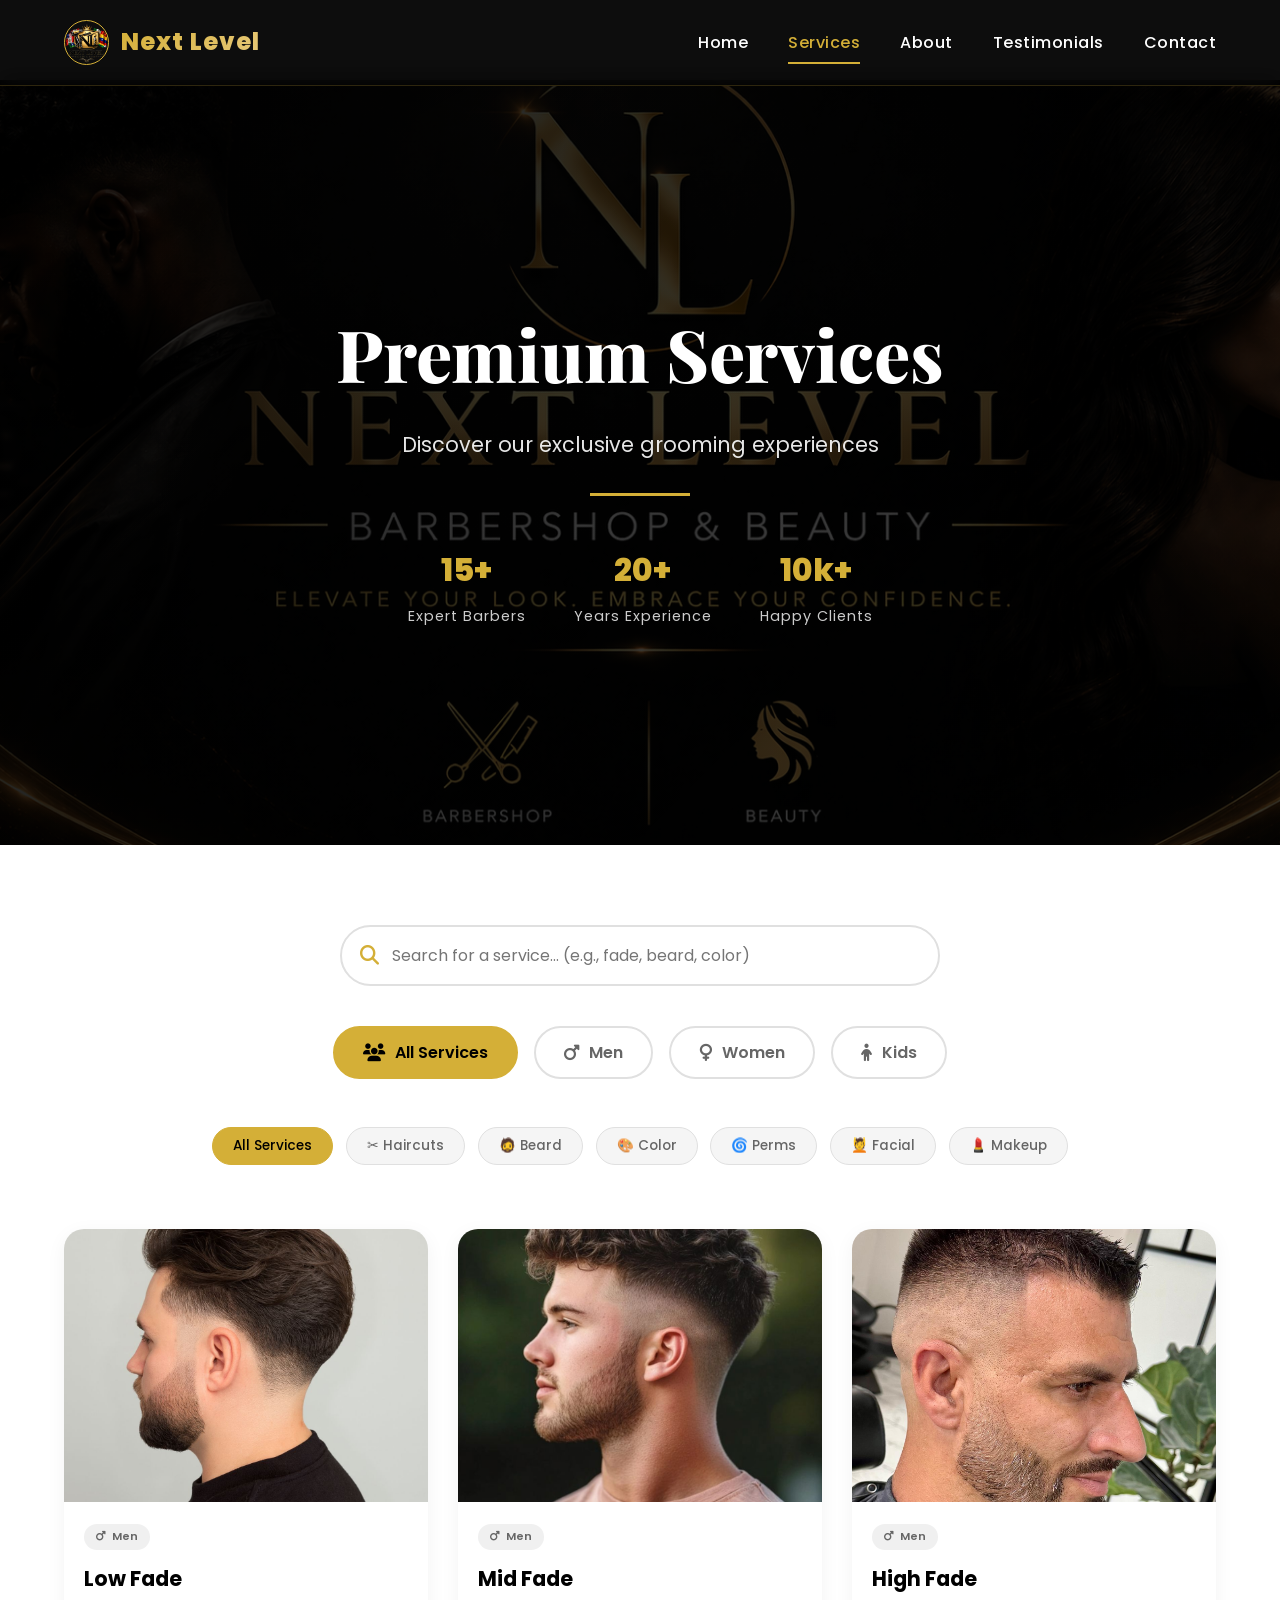
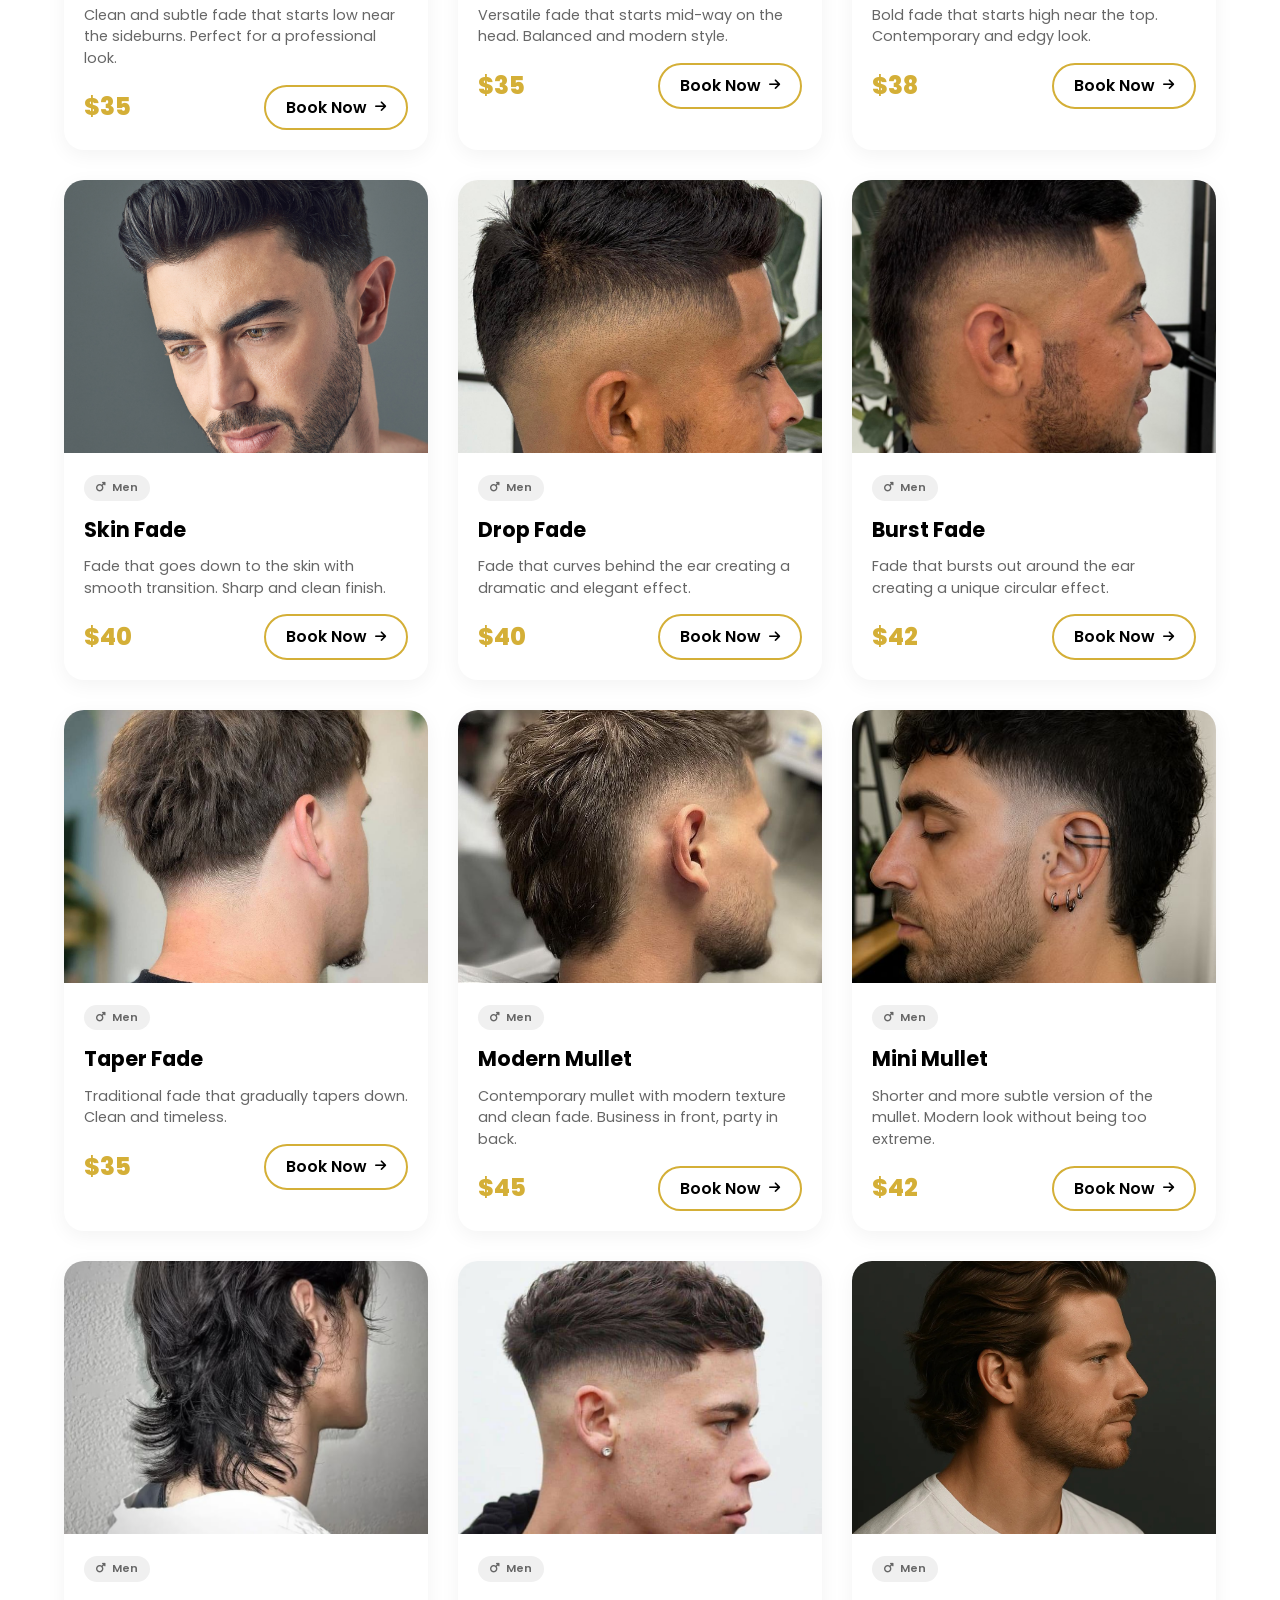
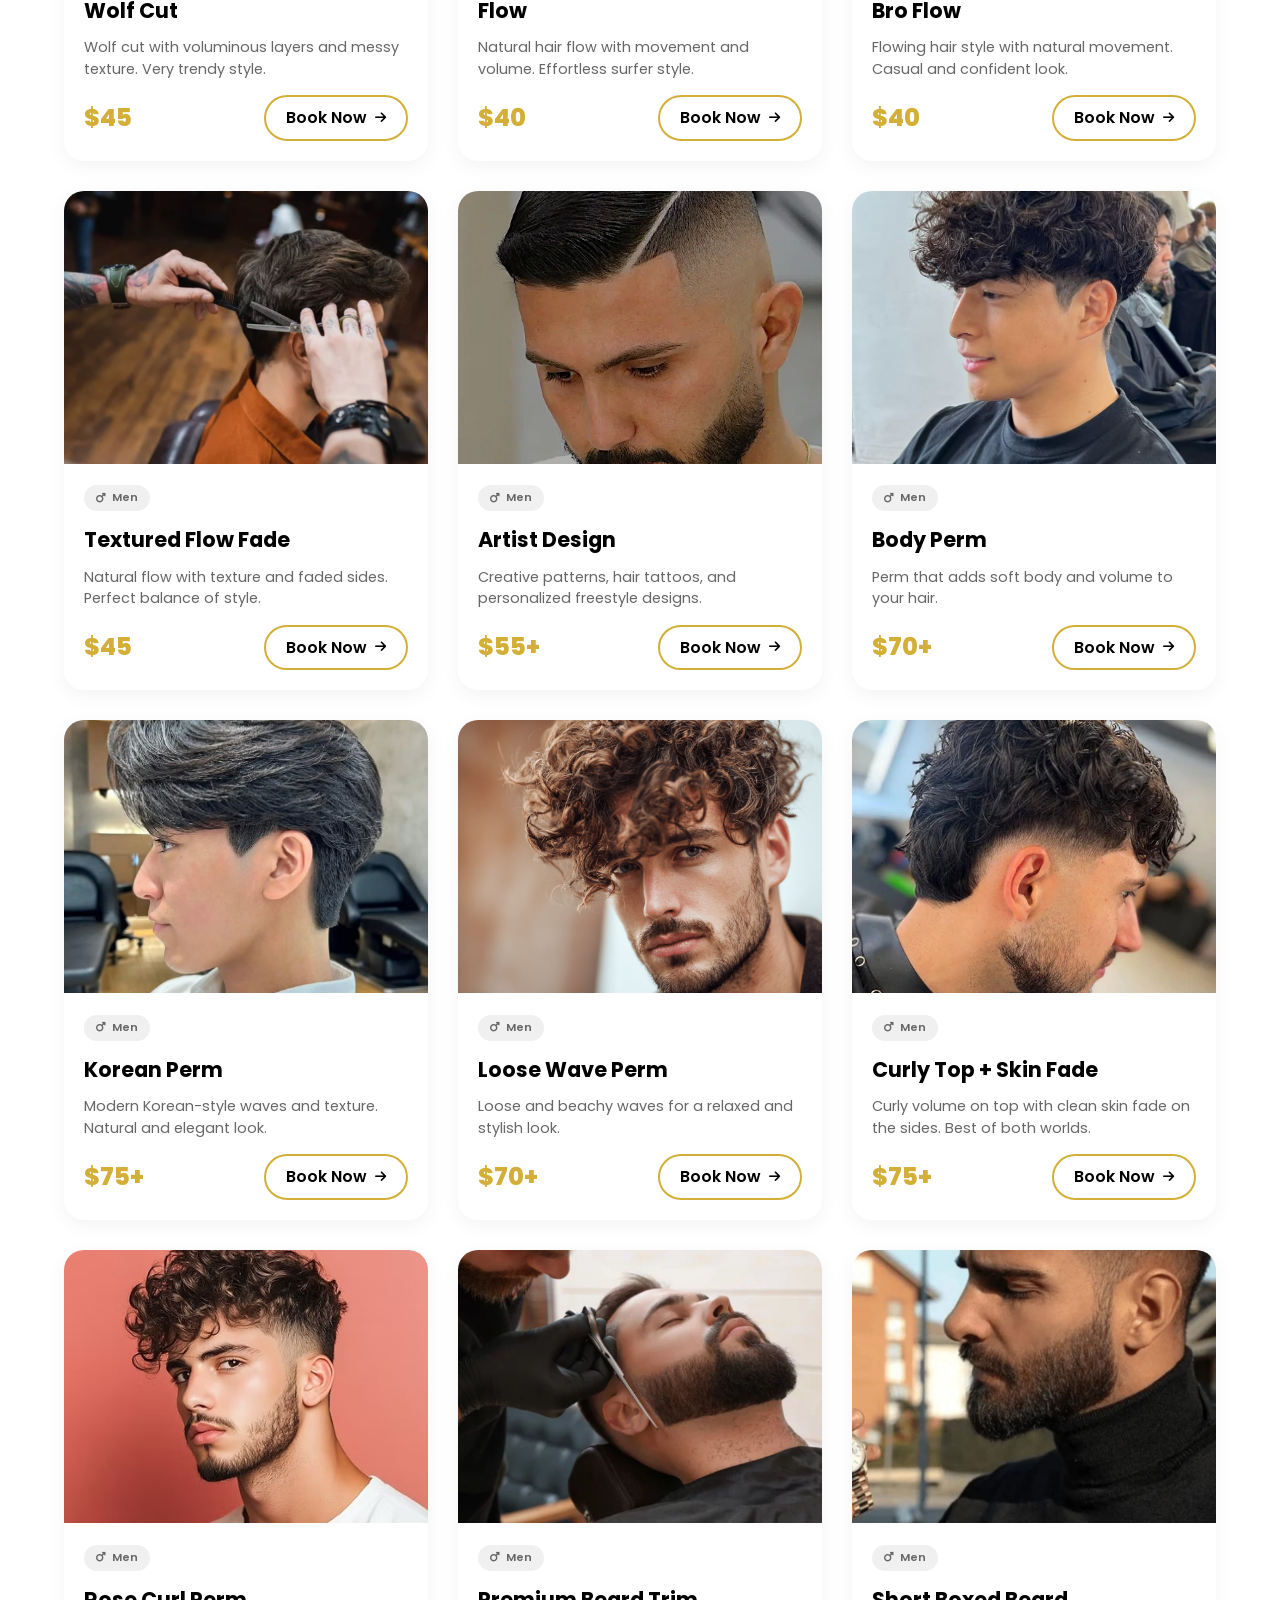
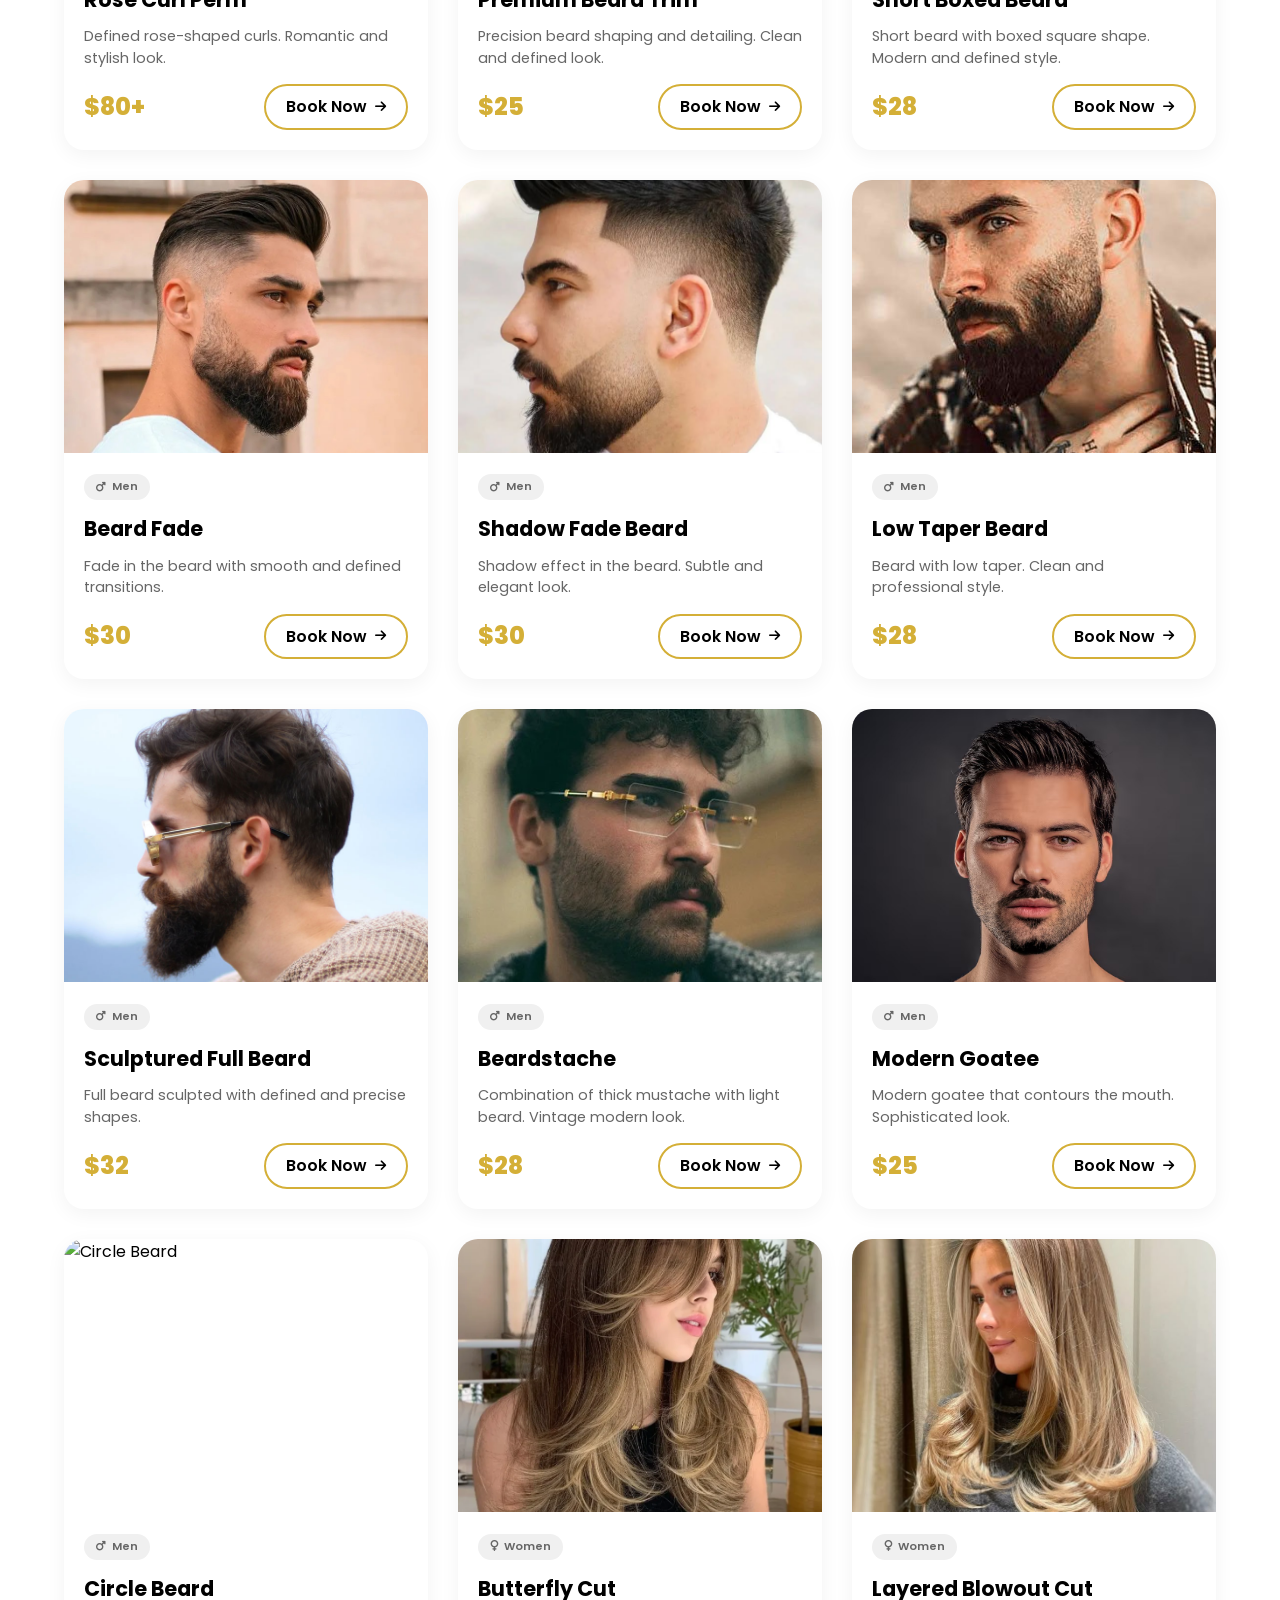
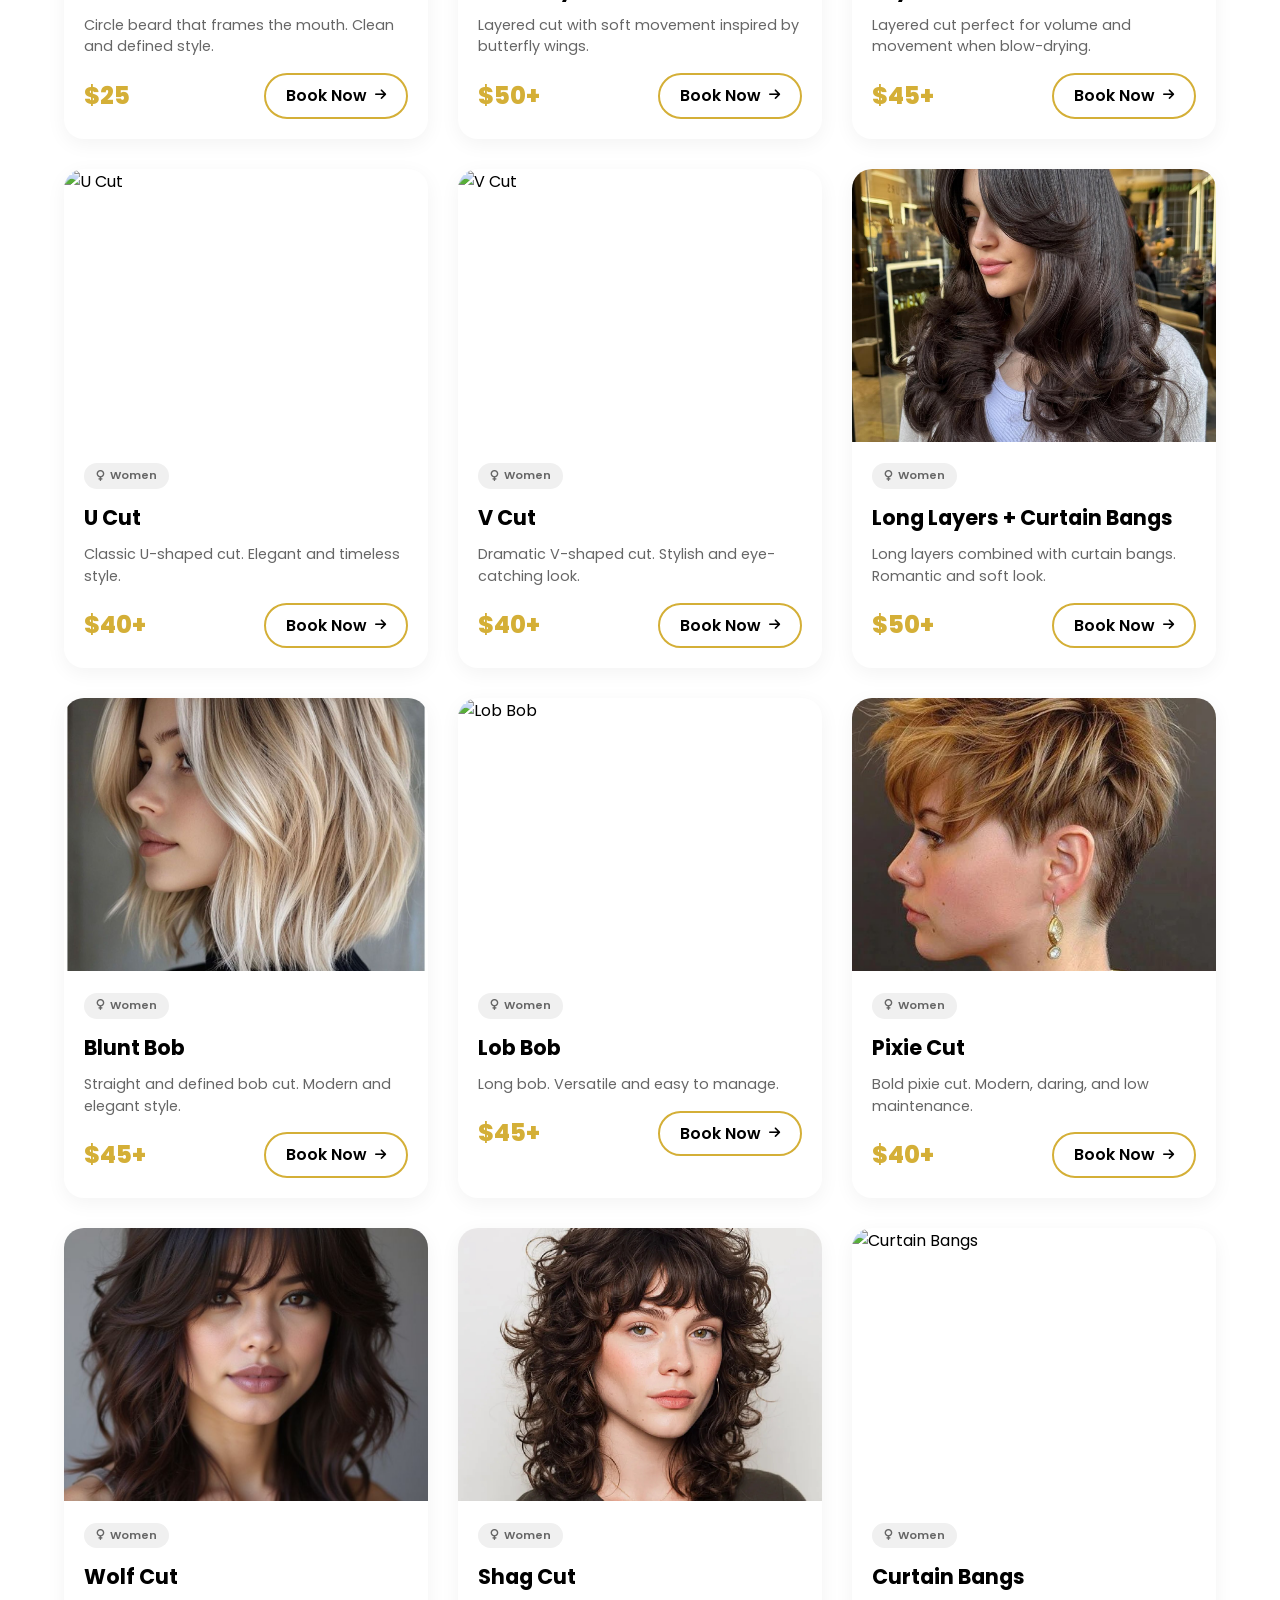
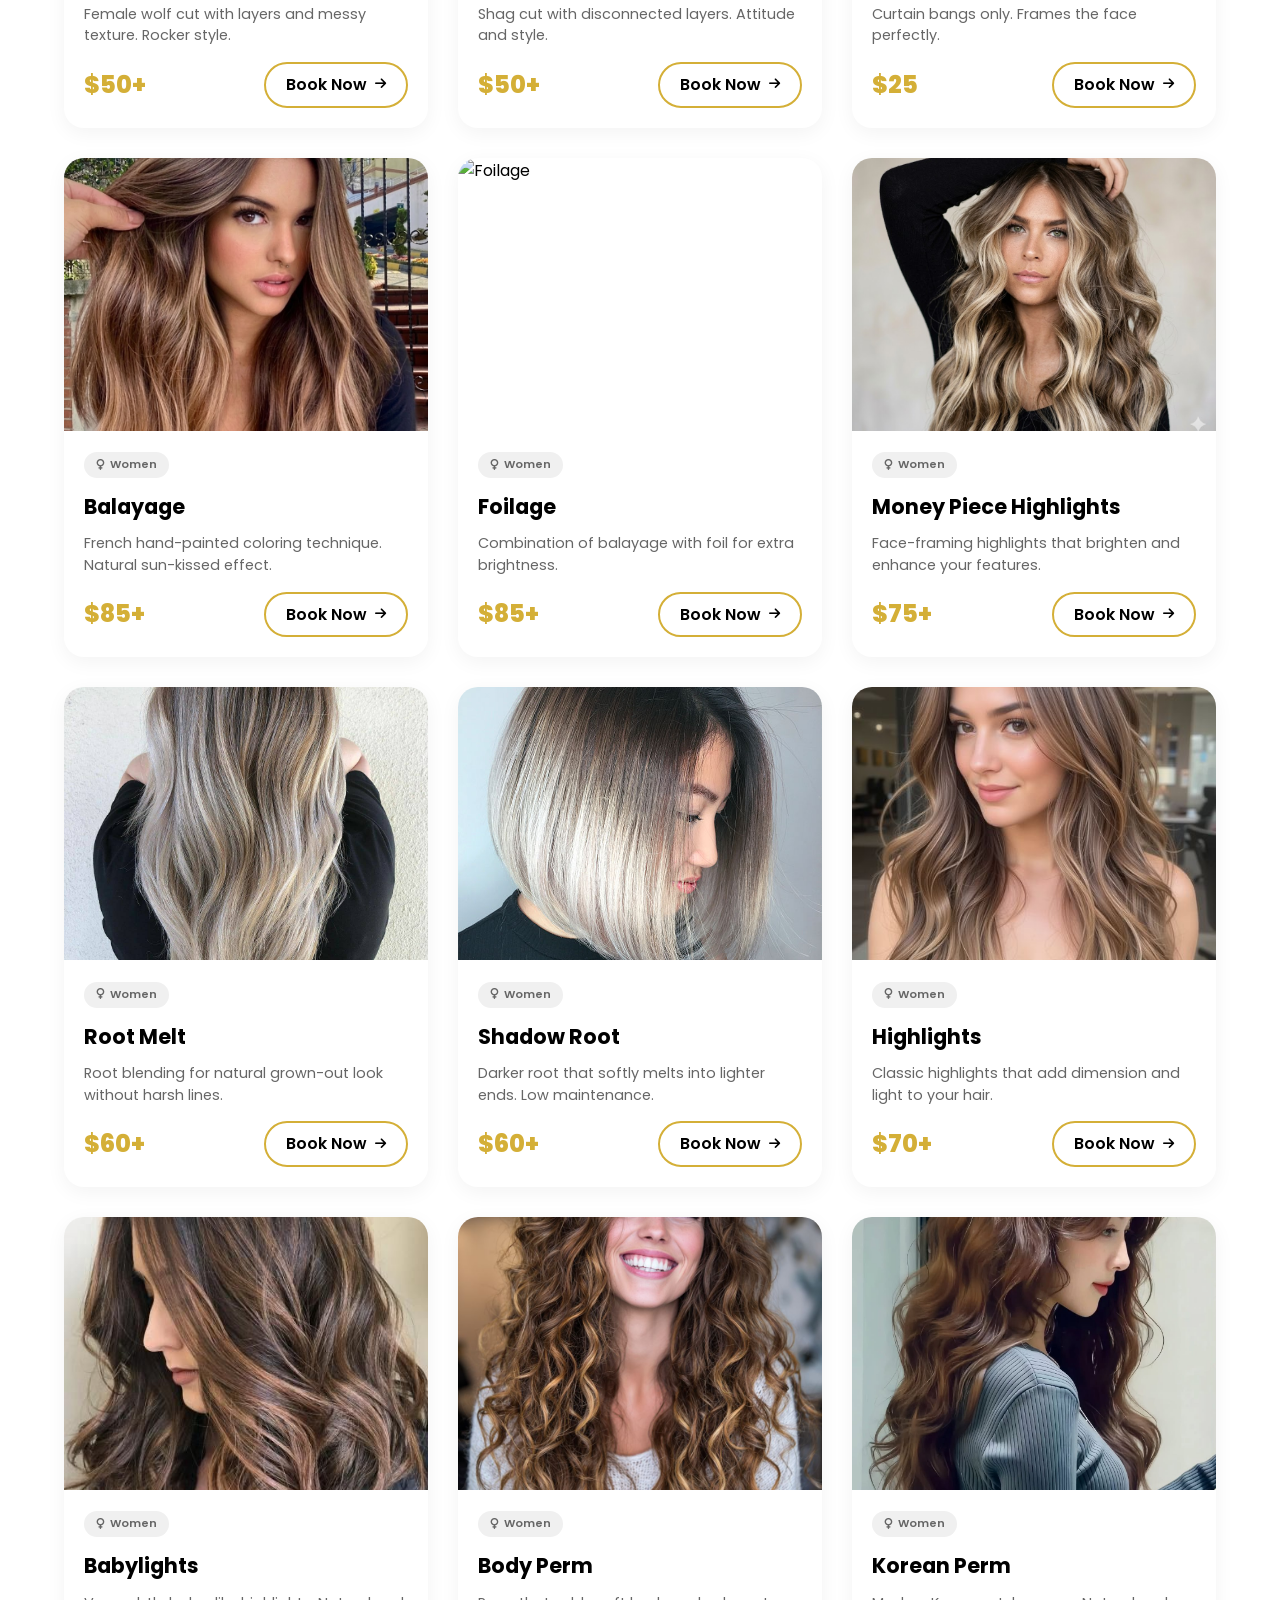
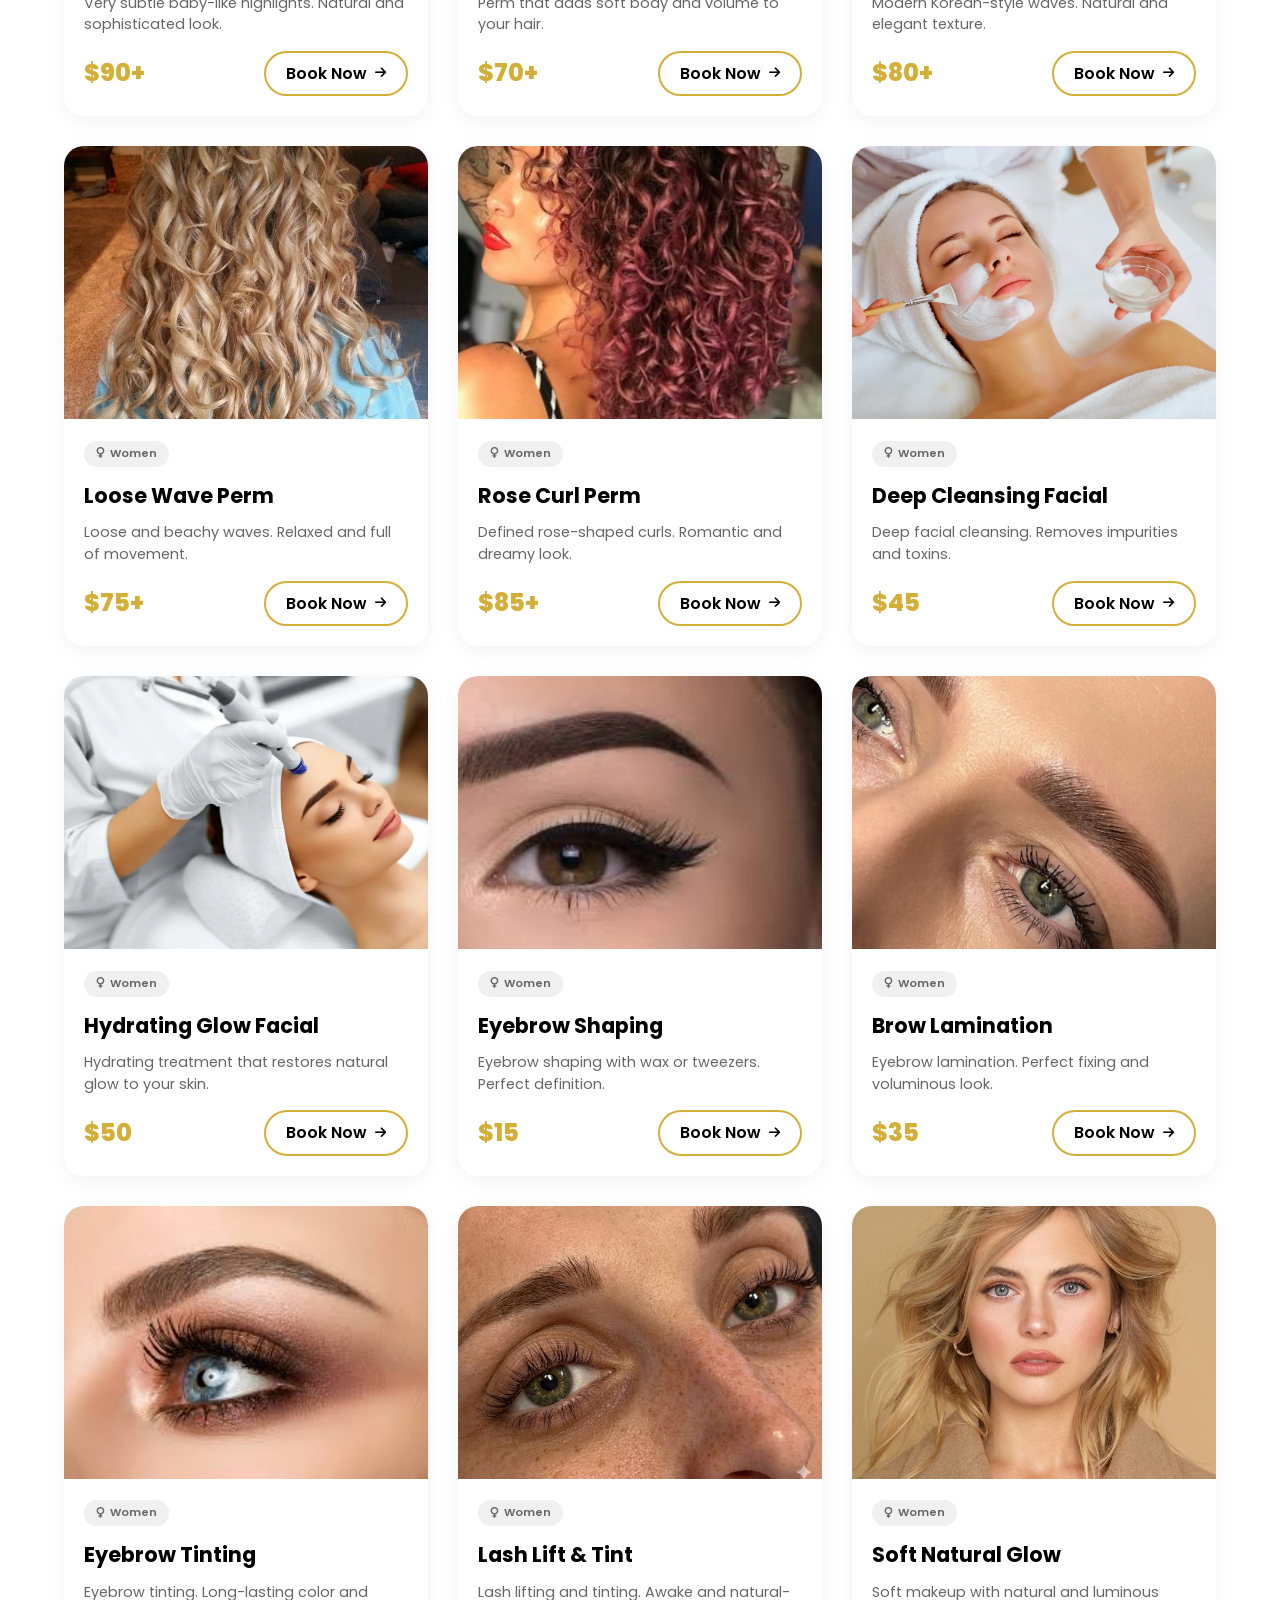
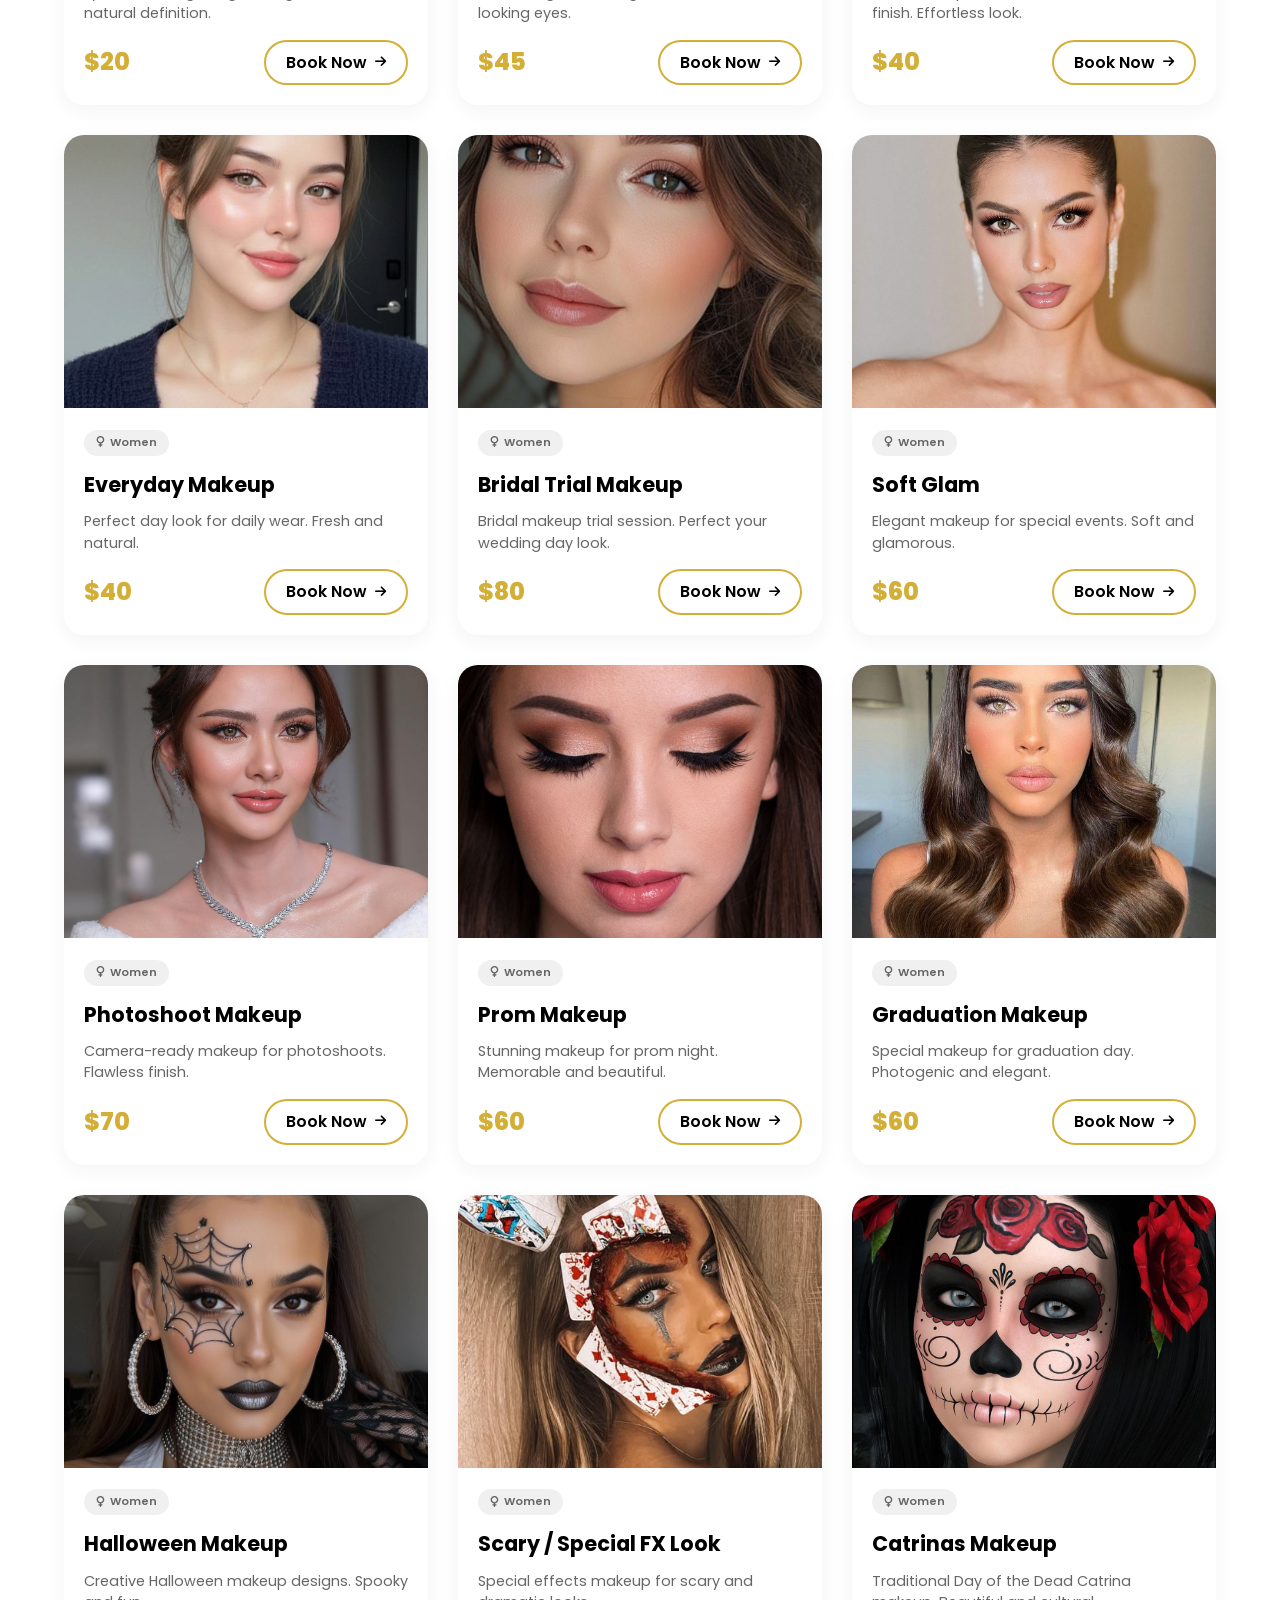
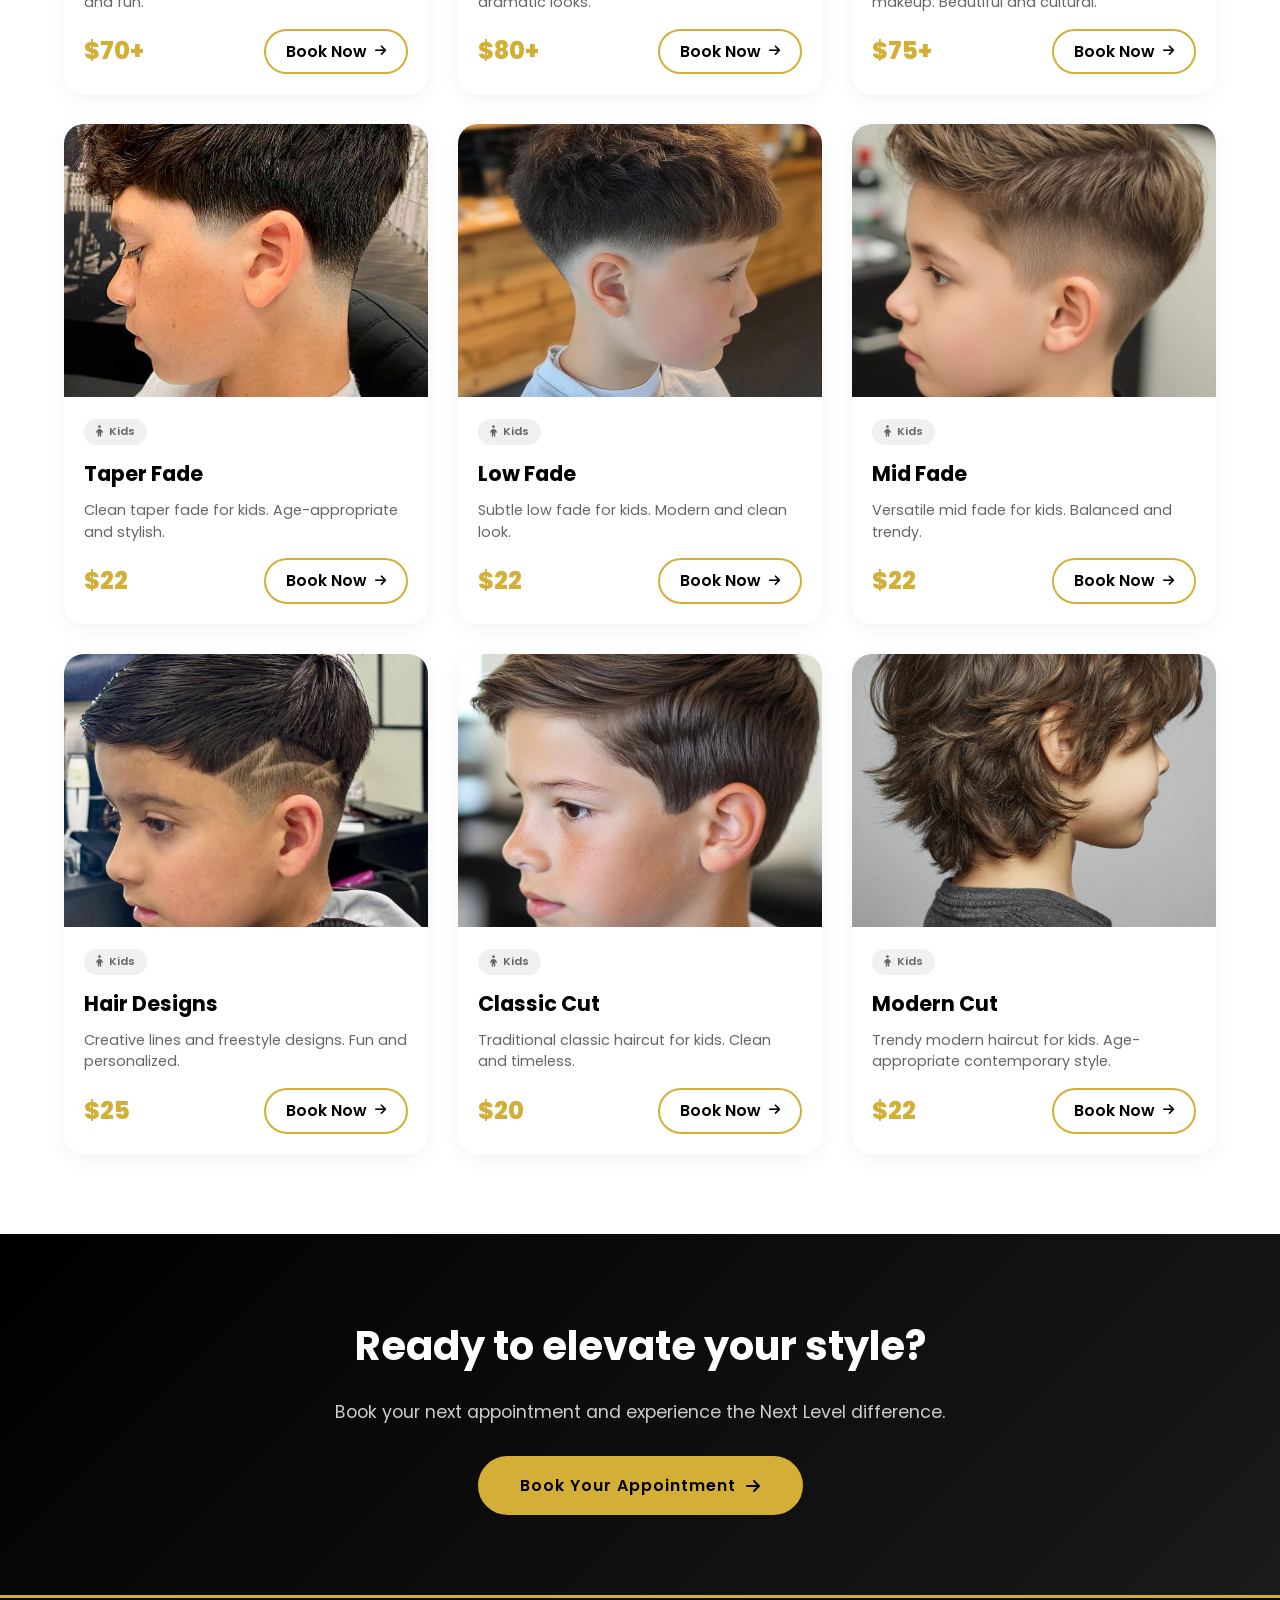
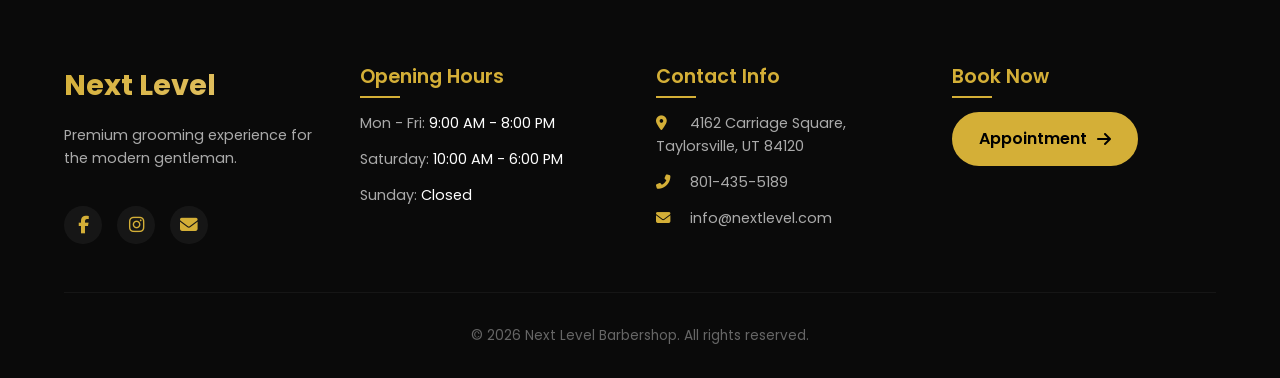
==== services.html @ 8ffe2661 "3er commit" ====
<!DOCTYPE html>
<html lang="en">
<head>
    <meta charset="UTF-8">
    <meta name="viewport" content="width=device-width, initial-scale=1.0">
    <meta name="description" content="Discover premium grooming services at Next Level Barbershop. Haircuts, beard grooming, coloring, and luxury packages available for men, women, and kids.">
    <title>Next Level Barbershop - Premium Services</title>

    <!-- CSS -->
    <link rel="stylesheet" href="css/styles.css">
    <link rel="stylesheet" href="css/services.css">

    <!-- GOOGLE FONTS & FONT AWESOME -->
    <link href="https://fonts.googleapis.com/css2?family=Poppins:wght@300;400;600;800&family=Playfair+Display:wght@400;700&display=swap" rel="stylesheet">
    <link rel="stylesheet" href="https://cdnjs.cloudflare.com/ajax/libs/font-awesome/6.5.0/css/all.min.css">
</head>
<body>

    <!-- NAVBAR -->
    <header class="navbar">
        <div class="logo-container">
            <img src="img/logo.png" alt="Next Level Barbershop" class="logo-img">
            <span class="logo-text">Next Level</span>
        </div>

        <div class="menu-toggle">
            <i class="fas fa-bars"></i>
        </div>

        <ul class="nav-menu">
            <li><a href="index.html" class="nav-link">Home</a></li>
            <li><a href="services.html" class="nav-link active">Services</a></li>
            <li><a href="about.html" class="nav-link">About</a></li>
            <li><a href="testimonials.html" class="nav-link">Testimonials</a></li>
            <li><a href="contact.html" class="nav-link">Contact</a></li>
        </ul>
    </header>

    <main>
        <!-- HERO SECTION -->
        <section class="services-hero" aria-label="Services hero">
            <div class="services-hero__overlay"></div>
            <div class="services-hero__content container">
                <h1 class="services-hero__title">Premium Services</h1>
                <p class="services-hero__subtitle">Discover our exclusive grooming experiences</p>
                <div class="services-hero__divider"></div>
                <div class="services-hero__stats">
                    <div class="stat">
                        <span class="stat__number">15+</span>
                        <span class="stat__label">Expert Barbers</span>
                    </div>
                    <div class="stat">
                        <span class="stat__number">20+</span>
                        <span class="stat__label">Years Experience</span>
                    </div>
                    <div class="stat">
                        <span class="stat__number">10k+</span>
                        <span class="stat__label">Happy Clients</span>
                    </div>
                </div>
            </div>
        </section>

        <!-- SERVICES SEARCH & FILTERS SECTION -->
        <section class="services-search" aria-label="Service search and filters">
            <div class="container">
                <!-- Search Box -->
                <div class="search-wrapper">
                    <div class="search-box">
                        <i class="fas fa-search search-box__icon"></i>
                        <input type="text" id="serviceSearch" class="search-box__input" placeholder="Search for a service... (e.g., fade, beard, color)" aria-label="Search services">
                        <button id="clearSearch" class="search-box__clear" type="button" aria-label="Clear search">
                            <i class="fas fa-times"></i>
                        </button>
                    </div>
                </div>

                <!-- FILTROS PRINCIPALES: MEN / WOMEN / KIDS -->
                <div class="primary-filters" role="tablist" aria-label="Service audience">
                    <button class="primary-filter primary-filter--active" data-audience="all" role="tab">
                        <i class="fas fa-users"></i>
                        <span>All Services</span>
                    </button>
                    <button class="primary-filter" data-audience="men" role="tab">
                        <i class="fas fa-mars"></i>
                        <span>Men</span>
                    </button>
                    <button class="primary-filter" data-audience="women" role="tab">
                        <i class="fas fa-venus"></i>
                        <span>Women</span>
                    </button>
                    <button class="primary-filter" data-audience="kids" role="tab">
                        <i class="fas fa-child"></i>
                        <span>Kids</span>
                    </button>
                </div>

                <!-- FILTROS SECUNDARIOS (Dinámicos según la selección) -->
                <div class="secondary-filters" id="secondaryFilters">
                    <!-- Los botones se generan dinámicamente con JavaScript -->
                </div>

                <!-- Search Results Info -->
                <div id="searchResults" class="search-results" aria-live="polite"></div>

                <!-- Services Grid -->
                <div class="services-grid" id="servicesGrid">
                    <!-- Las tarjetas se generan dinámicamente con JavaScript -->
                </div>

                <!-- No Results Message -->
                <div id="noResults" class="no-results">
                    <i class="fas fa-search"></i>
                    <h3>No services found</h3>
                    <p>Try adjusting your search or filter criteria</p>
                    <button id="resetFilters" class="btn btn--secondary">Reset Filters</button>
                </div>
            </div>
        </section>

        <!-- CTA SECTION -->
        <section class="cta-section" aria-label="Call to action">
            <div class="cta-container container">
                <h2>Ready to elevate your style?</h2>
                <p>Book your next appointment and experience the Next Level difference.</p>
                <a href="https://www.vagaro.com/angelysbeautyandbarbersalon/book-now" class="btn btn--primary cta-btn" target="_blank" rel="noopener noreferrer">
                    Book Your Appointment <i class="fas fa-arrow-right"></i>
                </a>
            </div>
        </section>
    </main>

    <!-- FOOTER -->
    <footer class="footer">
        <div class="footer-container">
            <div class="footer-col">
                <h3>Next Level</h3>
                <p>Premium grooming experience for the modern gentleman.</p>
                <div class="socials">
                    <a href="https://facebook.com/tucuenta" target="_blank" rel="noopener noreferrer" aria-label="Facebook"><i class="fab fa-facebook-f"></i></a>
                    <a href="https://instagram.com/tucuenta" target="_blank" rel="noopener noreferrer" aria-label="Instagram"><i class="fab fa-instagram"></i></a>
                    <a href="mailto:info@nextlevel.com" aria-label="Email"><i class="fas fa-envelope"></i></a>
                </div>
            </div>

            <div class="footer-col">
                <h4>Opening Hours</h4>
                <ul>
                    <li>Mon - Fri: <span>9:00 AM - 8:00 PM</span></li>
                    <li>Saturday: <span>10:00 AM - 6:00 PM</span></li>
                    <li>Sunday: <span>Closed</span></li>
                </ul>
            </div>

            <div class="footer-col">
                <h4>Contact Info</h4>
                <ul>
                    <li><i class="fas fa-map-marker-alt"></i> 4162 Carriage Square, Taylorsville, UT 84120</li>
                    <li><i class="fas fa-phone-alt"></i> 801-435-5189</li>
                    <li><i class="fas fa-envelope"></i> info@nextlevel.com</li>
                </ul>
            </div>

            <div class="footer-col">
                <h4>Book Now</h4>
                <a href="https://www.vagaro.com/angelysbeautyandbarbersalon/book-now" class="btn-footer" target="_blank" rel="noopener noreferrer">
                    Appointment <i class="fas fa-arrow-right"></i>
                </a>
            </div>
        </div>

        <div class="footer-bottom">
            <p>&copy; 2026 Next Level Barbershop. All rights reserved.</p>
        </div>
    </footer>

    <!-- SCRIPTS -->
    <script src="js/services.js"></script>
    <script src="js/navbar.js"></script>
</body>
</html>
---- css/styles.css ----
/* ========================================
   RESET & BASE
   ======================================== */
*,
*::before,
*::after {
    margin: 0;
    padding: 0;
    box-sizing: border-box;
}

/* ========================================
   VARIABLES GLOBALES
   ======================================== */
:root {
    /* Colores principales */
    --gold: #D4AF37;
    --gold-dark: #B8960F;
    --gold-light: #E8C97A;
    --black: #000000;
    --black-light: #111111;
    --black-dark: #0a0a0a;
    --white: #ffffff;
    --gray: #f0f0f0;
    --gray-dark: #1a1a1a;
    
    /* Tipografía */
    --font-primary: 'Poppins', sans-serif;
    --font-secondary: 'Playfair Display', serif;
    
    /* Sombras */
    --shadow-sm: 0 5px 20px rgba(0, 0, 0, 0.05);
    --shadow-md: 0 10px 30px rgba(0, 0, 0, 0.1);
    --shadow-lg: 0 20px 50px rgba(0, 0, 0, 0.15);
    --shadow-gold: 0 10px 30px rgba(212, 175, 55, 0.2);
    --shadow-black: 0 20px 40px rgba(0, 0, 0, 0.3);
    
    /* Transiciones */
    --transition: all 0.4s cubic-bezier(0.25, 0.46, 0.45, 0.94);
    
    /* Espaciado */
    --section-padding: 100px 5%;
    --container-width: 1400px;
    --border-radius: 12px;
}

/* ========================================
   TIPOGRAFÍA BASE
   ======================================== */
body {
    font-family: var(--font-primary);
    background-color: var(--white);
    color: var(--black);
    line-height: 1.6;
    overflow-x: hidden;
}

::selection {
    background: var(--gold);
    color: var(--black);
}

/* ========================================
   ESTILO DE TÍTULOS (Elegante y consistente)
   ======================================== */
.section-title {
    font-size: 3rem;
    font-weight: 700;
    text-align: center;
    margin-bottom: 1rem;
    letter-spacing: 2px;
    position: relative;
    color: var(--black);
}

.section-title span {
    color: var(--gold);
}

.section-subtitle {
    text-align: center;
    color: #666;
    margin-bottom: 3rem;
    font-size: 1.1rem;
    letter-spacing: 1px;
}

/* Línea decorativa elegante */
.title-decoration {
    display: flex;
    justify-content: center;
    align-items: center;
    gap: 15px;
    margin-bottom: 3rem;
}

.title-decoration .line {
    width: 60px;
    height: 2px;
    background: linear-gradient(90deg, transparent, var(--gold), transparent);
}

.title-decoration .dot {
    width: 8px;
    height: 8px;
    background: var(--gold);
    transform: rotate(45deg);
}

/* ========================================
   BOTONES PREMIUM
   ======================================== */
.btn {
    display: inline-block;
    padding: 14px 40px;
    background: var(--gold);
    color: var(--black);
    text-decoration: none;
    border-radius: 50px;
    font-weight: 600;
    letter-spacing: 1px;
    transition: var(--transition);
    border: 2px solid var(--gold);
    cursor: pointer;
    position: relative;
    overflow: hidden;
    z-index: 1;
}

.btn::before {
    content: '';
    position: absolute;
    top: 0;
    left: -100%;
    width: 100%;
    height: 100%;
    background: var(--black);
    transition: var(--transition);
    z-index: -1;
}

.btn:hover::before {
    left: 0;
}

.btn:hover {
    color: var(--gold);
    border-color: var(--black);
    transform: translateY(-3px);
    box-shadow: var(--shadow-gold);
}

.btn-outline {
    background: transparent;
    color: var(--gold);
    border: 2px solid var(--gold);
}

.btn-outline::before {
    background: var(--gold);
}

.btn-outline:hover {
    color: var(--black);
    border-color: var(--gold);
}

/* ========================================
   NAVBAR PREMIUM
   ======================================== */
/* ========================================
   NAVBAR PREMIUM - VERSIÓN COMPLETA
   ======================================== */
.navbar {
    position: fixed;
    width: 100%;
    top: 0;
    left: 0;
    padding: 20px 5%;
    display: flex;
    justify-content: space-between;
    align-items: center;
    background: rgba(0, 0, 0, 0.95);
    -webkit-backdrop-filter: blur(10px);
    backdrop-filter: blur(10px);
    z-index: 1000;
    transition: all 0.4s cubic-bezier(0.25, 0.46, 0.45, 0.94);
    border-bottom: 1px solid rgba(212, 175, 55, 0.2);
}

.navbar.scrolled {
    padding: 12px 5%;
    background: rgba(0, 0, 0, 0.98);
    border-bottom-color: var(--gold);
}
.nav-menu li a.active {
    color: var(--gold);
}

.nav-menu li a.active::before {
    width: 100%;
}
/* ===== LOGO CON IMAGEN ===== */
.logo-container {
    display: flex;
    align-items: center;
    gap: 12px;
    cursor: pointer;
    z-index: 1001;
}

.logo-img {
    width: 45px;
    height: 45px;
    object-fit: cover;
    border-radius: 50%;
    border: 1px solid var(--gold);
}

.logo-text {
    font-size: 1.5rem;
    font-weight: 800;
    background: linear-gradient(135deg, var(--gold) 0%, var(--gold-light) 100%);
    -webkit-background-clip: text;
    background-clip: text;
    color: transparent;
    letter-spacing: 1px;
}

/* ===== MENÚ DESKTOP ===== */
.nav-menu {
    display: flex;
    list-style: none;
    gap: 2.5rem;
    margin: 0;
    padding: 0;
}

.nav-menu li {
    list-style: none;
}

.nav-menu li a {
    text-decoration: none;
    color: #ffffff;
    font-weight: 500;
    transition: all 0.3s ease;
    position: relative;
    letter-spacing: 0.5px;
    font-size: 1rem;
    padding: 5px 0;
}

/* Efecto underline dorado */
.nav-menu li a::before {
    content: '';
    position: absolute;
    bottom: -5px;
    left: 0;
    width: 0;
    height: 2px;
    background: var(--gold);
    transition: width 0.3s ease;
}

.nav-menu li a:hover::before {
    width: 100%;
}

.nav-menu li a:hover {
    color: var(--gold);
}

/* ===== BOTÓN HAMBURGUESA ===== */
.menu-toggle {
    display: none;
    font-size: 1.5rem;
    color: var(--gold);
    cursor: pointer;
    z-index: 1001;
    padding: 10px;
    border: 2px solid var(--gold);
    border-radius: 10px;
    transition: all 0.3s ease;
    background: transparent;
}

.menu-toggle:hover {
    background: var(--gold);
    color: #000000;
    box-shadow: 0 0 15px rgba(212, 175, 55, 0.5);
}

/* Cambiar ícono cuando está activo */
.menu-toggle.active {
    background: var(--gold);
    color: #000000;
}

.menu-toggle.active i {
    transform: rotate(90deg);
    transition: transform 0.3s ease;
}

/* ===== OVERLAY ===== */
.menu-overlay {
    position: fixed;
    top: 0;
    left: 0;
    width: 100%;
    height: 100%;
    background: rgba(0, 0, 0, 0.8);
    z-index: 999;
    opacity: 0;
    visibility: hidden;
    transition: all 0.3s ease;
}

.menu-overlay.active {
    opacity: 1;
    visibility: visible;
}

/* ===== RESPONSIVE MÓVIL ===== */
@media (max-width: 768px) {
    .menu-toggle {
        display: flex;
        align-items: center;
        justify-content: center;
    }

    .nav-menu {
        position: fixed;
        top: 0;
        right: -100%;
        width: 280px;
        height: 100vh;
        background: linear-gradient(135deg, #0a0a0a 0%, #1a1a1a 100%);
        flex-direction: column;
        justify-content: center;
        align-items: center;
        gap: 2rem;
        transition: right 0.4s cubic-bezier(0.25, 0.46, 0.45, 0.94);
        z-index: 1000;
        box-shadow: -5px 0 30px rgba(0, 0, 0, 0.5);
        border-left: 3px solid var(--gold);
    }

    .nav-menu.active {
        right: 0;
    }

    .nav-menu li {
        width: 100%;
        text-align: center;
    }

    .nav-menu li a {
        display: block;
        font-size: 1.2rem;
        padding: 12px 20px;
        color: #ffffff;
        font-weight: 500;
        transition: all 0.3s ease;
    }

    .nav-menu li a:hover {
        color: var(--gold);
        background: rgba(212, 175, 55, 0.1);
        transform: translateX(5px);
    }

    /* Ocultar el efecto underline en móvil */
    .nav-menu li a::before {
        display: none;
    }
}

/* ===== TABLET ===== */
@media (min-width: 769px) and (max-width: 1024px) {
    .nav-menu {
        gap: 1.5rem;
    }
    
    .nav-menu li a {
        font-size: 0.9rem;
    }
}

/* Prevenir scroll cuando el menú está abierto */
body.menu-open {
    overflow: hidden;
}
/* ========================================
   HERO SECTION PREMIUM
   ======================================== */
.hero {
    height: 100vh;
    width: 100%;

    background-image: url('../img/hero.png');
    background-repeat: no-repeat;

    /* 🔥 BAJAMOS UN POCO LA IMAGEN (CLAVE) */
    background-position: center 40%;

    background-size: cover;

    position: relative;

    display: flex;
    align-items: flex-end;
    justify-content: flex-end;
}

/* Overlay */
.hero::before {
    content: '';
    position: absolute;
    inset: 0;
    background: radial-gradient(
        circle at center,
        rgba(0,0,0,0.1),
        rgba(0,0,0,0.4)
    );
    z-index: 1;
}

/* Botón desktop */
.hero-content {
    position: absolute;
    bottom: 60px;
    right: 60px;
    z-index: 2;
}

/* Botón estilo */
.hero .btn {
    padding: 16px 35px;
    background: linear-gradient(135deg, #d4af37, #f5d76e);
    color: #000;
    font-weight: bold;
    border-radius: 50px;
    text-decoration: none;

    position: relative;
    overflow: hidden;

    transition: 
        transform 0.35s ease,
        box-shadow 0.35s ease,
        background 0.35s ease;
}

/* 🔥 EFECTO HOVER ELEGANTE */
.hero .btn:hover {
    transform: translateY(-3px) scale(1.05);
    box-shadow: 0 10px 25px rgba(212, 175, 55, 0.4);
}

/* ✨ EFECTO BRILLO (LUXURY) */
.hero .btn::before {
    content: '';
    position: absolute;
    top: 0;
    left: -75%;
    width: 50%;
    height: 100%;
    background: linear-gradient(
        120deg,
        transparent,
        rgba(255,255,255,0.6),
        transparent
    );
    transform: skewX(-20deg);
}

/* 🔥 ANIMACIÓN AL PASAR */
.hero .btn:hover::before {
    left: 130%;
    transition: left 0.7s ease;
}

/* 🔥 TABLETS */
@media (max-width: 1024px) {
    .hero {
        background-position: center 50%;
    }
}

/* 📱 MOBILE */
@media (max-width: 768px) {
    .hero {
        background-image: url('../img/hero_cel.png');
        height: 95vh;
        background-size: cover;
        background-position: center center;
    }

    /* 🔥 BOTÓN ABAJO Y CENTRADO (como pediste) */
    .hero-content {
        bottom: 30px;
        left: 50%;
        right: auto;
        transform: translateX(-50%);
        text-align: center;
        width: 100%;
    }
}

/* 📱 iPhone pequeños */
@media (max-width: 480px) {
    .hero {
        height: 90vh;
        background-position: center top;
    }

    .hero-content {
        bottom: 20px;
    }
}

/* Animación */
@keyframes fadeUp {
    from {
        opacity: 0;
        transform: translateY(20px);
    }
    to {
        opacity: 1;
        transform: translateY(0);
    }
}
/* ========================================
   GALERÍA PREMIUM (Servicios)
   ======================================== */
.gallery {
    padding: var(--section-padding);
    background: var(--white);
    position: relative;
}

.gallery h2 {
    font-size: 3rem;
    font-weight: 700;
    text-align: center;
    color: var(--black);
    margin-bottom: 1rem;
}

.gallery h2::after {
    content: '';
    display: block;
    width: 80px;
    height: 3px;
    background: var(--gold);
    margin: 1rem auto 0;
}

.gallery-grid {
    margin-top: 3rem;
    display: grid;
    grid-template-columns: repeat(auto-fit, minmax(320px, 1fr));
    gap: 2rem;
    max-width: var(--container-width);
    margin-left: auto;
    margin-right: auto;
}

.gallery-item {
    overflow: hidden;
    border-radius: var(--border-radius);
    position: relative;
    cursor: pointer;
    aspect-ratio: 4 / 3;
    box-shadow: var(--shadow-md);
    transition: var(--transition);
}

.gallery-item:hover {
    transform: translateY(-10px) scale(1.02);
    box-shadow: var(--shadow-black);
}

.gallery-item img {
    width: 100%;
    height: 100%;
    object-fit: cover;
    transition: var(--transition);
}

.gallery-item:hover img {
    transform: scale(1.1);
}

/* Overlay elegante */
.gallery-item::after {
    content: attr(data-title);
    position: absolute;
    inset: 0;
    background: linear-gradient(135deg, rgba(0, 0, 0, 0.9) 0%, rgba(0, 0, 0, 0.8) 100%);
    color: var(--gold);
    display: flex;
    align-items: center;
    justify-content: center;
    opacity: 0;
    transition: var(--transition);
    font-weight: 700;
    font-size: 1.5rem;
    letter-spacing: 2px;
    text-transform: uppercase;
    transform: scale(0.9);
    -webkit-backdrop-filter: blur(3px);
    backdrop-filter: blur(3px);
}

.gallery-item:hover::after {
    opacity: 1;
    transform: scale(1);
}

/* ========================================
   ABOUT SECTION PREMIUM
   ======================================== */
.about {
    padding: var(--section-padding);
    background: linear-gradient(135deg, var(--gray) 0%, var(--white) 100%);
    position: relative;
}

.about-container {
    display: flex;
    align-items: center;
    gap: 4rem;
    max-width: var(--container-width);
    margin: 0 auto;
    flex-wrap: wrap;
}

.about-image {
    flex: 1;
    position: relative;
    min-width: 300px;
}

.about-image img {
    width: 100%;
    border-radius: var(--border-radius);
    position: relative;
    z-index: 2;
    box-shadow: var(--shadow-lg);
    transition: var(--transition);
}

.about-image:hover img {
    transform: scale(1.02);
}

.about-image::before {
    content: '';
    position: absolute;
    width: 100%;
    height: 100%;
    border: 3px solid var(--gold);
    border-radius: var(--border-radius);
    top: 20px;
    left: 20px;
    z-index: 1;
    transition: var(--transition);
}

.about-image:hover::before {
    top: 15px;
    left: 15px;
}

.about-text {
    flex: 1;
}

.about-text h2 {
    font-size: 2.5rem;
    font-weight: 700;
    margin-bottom: 1.5rem;
    position: relative;
    display: inline-block;
}

.about-text h2::after {
    content: '';
    position: absolute;
    bottom: -10px;
    left: 0;
    width: 60px;
    height: 3px;
    background: var(--gold);
}

.about-text p {
    margin: 2rem 0;
    line-height: 1.8;
    color: #444;
}

/* ========================================
   BENEFITS SECTION PREMIUM
   ======================================== */
.benefits-section {
    padding: var(--section-padding);
    background: var(--white);
    position: relative;
    overflow: hidden;
}

.benefits-section::before {
    content: '✂';
    position: absolute;
    font-size: 300px;
    opacity: 0.03;
    bottom: -50px;
    right: -50px;
    color: var(--gold);
}

.benefits-section .section-title {
    color: var(--black);
}

.benefits-section h2::after {
    content: '';
    display: block;
    width: 80px;
    height: 3px;
    background: var(--gold);
    margin: 1rem auto 0;
   }

.benefits {
    display: grid;
    grid-template-columns: repeat(auto-fit, minmax(320px, 1fr));
    gap: 2rem;
    max-width: var(--container-width);
    margin: 3rem auto 0;
    position: relative;
    z-index: 2;
}

.benefit {
    position: relative;
    border-radius: var(--border-radius);
    overflow: hidden;
    aspect-ratio: 4 / 3;
    background-size: cover;
    background-position: center;
    box-shadow: var(--shadow-lg);
    transition: var(--transition);
}

.benefit:hover {
    transform: translateY(-10px);
}

.benefit-1 {
    background-image: url('../img/Gemini_Generated_Image_25ayz825ayz825ay.png');
}

.benefit-2 {
    background-image: url('../img/Gemini_Generated_Image_dg438fdg438fdg43.png');
}

.benefit-3 {
    background-image: url('../img/Gemini_Generated_Image_absmcvabsmcvabsm.png');
}

.benefit .overlay {
    position: absolute;
    inset: 0;
    background: linear-gradient(135deg, rgba(0, 0, 0, 0.5) 0%, rgba(0, 0, 0, 0.6) 100%);
    display: flex;
    flex-direction: column;
    justify-content: center;
    align-items: center;
    text-align: center;
    padding: 2rem;
    transition: var(--transition);
}

.benefit:hover .overlay {
    background: linear-gradient(135deg, rgba(212, 175, 55, 0.9) 0%, rgba(212, 175, 55, 0.8) 100%);
}

.benefit h3 {
    color: var(--gold);
    font-size: 1.8rem;
    margin-bottom: 1rem;
    font-weight: 700;
    transition: var(--transition);
}

.benefit:hover h3 {
    color: var(--black);
}

.benefit p {
    color: rgba(255, 255, 255, 0.9);
    transition: var(--transition);
}

.benefit:hover p {
    color: var(--black);
}

/* ========================================
   FOOTER HORIZONTAL PREMIUM - CORREGIDO
   ======================================== */
.footer {
    background: var(--black-dark);
    color: var(--white);
    padding: 4rem 5% 0;
    border-top: 3px solid var(--gold);
}

.footer-container {
    max-width: 1400px;
    margin: 0 auto;
    display: flex;
    justify-content: space-between;
    flex-wrap: wrap;
    gap: 2rem;
}

/* Todas las columnas con la misma altura */
.footer-col {
    flex: 1;
    min-width: 200px;
    display: flex;
    flex-direction: column;
}

/* Para la columna del botón - alineación vertical */
.footer-col:last-child {
    justify-content: flex-start;
}

.footer-col h3 {
    font-size: 1.8rem;
    font-weight: 700;
    margin-bottom: 1rem;
    background: linear-gradient(135deg, var(--gold) 0%, var(--gold-light) 100%);
    -webkit-background-clip: text;

    background-clip: text;
   
    color: transparent;
}

.footer-col h4 {
    font-size: 1.2rem;
    font-weight: 600;
    margin-bottom: 1.2rem;
    color: var(--gold);
    position: relative;
    display: inline-block;
}

.footer-col h4::after {
    content: '';
    position: absolute;
    bottom: -5px;
    left: 0;
    width: 40px;
    height: 2px;
    background: var(--gold);
}

.footer-col p {
    color: #aaa;
    line-height: 1.6;
    margin-bottom: 1.2rem;
    font-size: 0.9rem;
}

/* Listas del footer */
.footer-col ul {
    list-style: none;
    flex: 1;
}

.footer-col ul li {
    margin-bottom: 0.8rem;
    color: #aaa;
    font-size: 0.9rem;
    transition: var(--transition);
}

.footer-col ul li:hover {
    color: var(--gold);
    transform: translateX(5px);
}

.footer-col ul li i {
    color: var(--gold);
    margin-right: 10px;
    width: 20px;
}

.footer-col ul li span {
    color: var(--white);
}

/* Contenedor del botón para mejor alineación */
.btn-wrapper {
    margin-top: 0;
}

/* Botón del footer - CORREGIDO */
.btn-footer {
    display: inline-flex;
    align-items: center;
    justify-content: center;
    gap: 10px;
    padding: 12px 25px;
    background: var(--gold);
    color: var(--black);
    text-decoration: none;
    border-radius: 50px;
    font-weight: 600;
    transition: var(--transition);
    border: 2px solid var(--gold);
    width: fit-content;
}

.btn-footer:hover {
    background: transparent;
    color: var(--gold);
    transform: translateX(5px);
    gap: 15px;
}

/* Redes sociales */
.footer-col .socials {
    display: flex;
    gap: 15px;
    margin-top: 1rem;
}

.footer-col .socials a {
    display: flex;
    align-items: center;
    justify-content: center;
    width: 38px;
    height: 38px;
    background: rgba(255, 255, 255, 0.05);
    color: var(--gold);
    border-radius: 50%;
    transition: var(--transition);
    font-size: 1.1rem;
    text-decoration: none;
}

.footer-col .socials a:hover {
    background: var(--gold);
    color: var(--black);
    transform: translateY(-3px);
}

/* Copyright */
.footer-bottom {
    text-align: center;
    padding: 2rem 0;
    margin-top: 3rem;
    border-top: 1px solid rgba(255, 255, 255, 0.05);
}

.footer-bottom p {
    color: #666;
    font-size: 0.85rem;
}

/* ========================================
   RESPONSIVE FOOTER CORREGIDO
   ======================================== */
@media (max-width: 968px) {
    .footer-container {
        gap: 2rem;
    }
    
    .footer-col {
        min-width: 220px;
    }
}

@media (max-width: 768px) {
    .footer-container {
        flex-direction: column;
        text-align: center;
        gap: 2.5rem;
    }
    
    .footer-col {
        text-align: center;
        align-items: center;
    }
    
    .footer-col h4::after {
        left: 50%;
        transform: translateX(-50%);
    }
    
    .footer-col .socials {
        justify-content: center;
    }
    
    .footer-col ul li {
        text-align: center;
    }
    
    .footer-col ul li i {
        margin-right: 5px;
    }
    
    .btn-footer {
        margin: 0 auto;
    }
}

@media (max-width: 480px) {
    .footer {
        padding: 3rem 5% 0;
    }
    
    .footer-col h3 {
        font-size: 1.5rem;
    }
    
    .footer-col h4 {
        font-size: 1.1rem;
    }
    
    .footer-col ul li {
        font-size: 0.85rem;
    }
    
    .btn-footer {
        padding: 10px 20px;
        font-size: 0.9rem;
    }
}
/* ========================================
   RESPONSIVE DESIGN
   ======================================== */
@media (max-width: 968px) {
    
    
    .section-title {
        font-size: 2.5rem;
    }
    
    .gallery h2 {
        font-size: 2.5rem;
    }
    
    .about-text h2 {
        font-size: 2rem;
    }
}

@media (max-width: 768px) {
    :root {
        --section-padding: 60px 5%;
    }
    
    
   
    
   
    
    .section-title {
        font-size: 2rem;
    }
    
    .gallery h2 {
        font-size: 2rem;
    }
    
    .gallery-grid {
        grid-template-columns: 1fr;
        gap: 1.5rem;
    }
    
    .about-container {
        flex-direction: column;
        gap: 2rem;
    }
    
    .about-image::before {
        top: 15px;
        left: 15px;
    }
    
    .benefits {
        grid-template-columns: 1fr;
    }
    
    .benefit h3 {
        font-size: 1.5rem;
    }
    
    .footer h3 {
        font-size: 1.5rem;
    }
}

@media (max-width: 480px) {
    .logo {
        font-size: 1.3rem;
    }
    
    .logo::after {
        right: -20px;
        font-size: 0.9rem;
    }
    
   
    
    .section-title {
        font-size: 1.6rem;
    }
    
    .gallery h2 {
        font-size: 1.6rem;
    }
    
    .gallery-item::after {
        font-size: 1.1rem;
    }
    
    .btn {
        padding: 10px 30px;
        font-size: 0.9rem;
    }
}

/* ========================================
   ANIMACIONES ADICIONALES
   ======================================== */
@keyframes shine {
    0% {
        background-position: -100%;
    }
    100% {
        background-position: 200%;
    }
}

/* Scrollbar personalizada */
::-webkit-scrollbar {
    width: 10px;
}

::-webkit-scrollbar-track {
    background: var(--black);
}

::-webkit-scrollbar-thumb {
    background: var(--gold);
    border-radius: 5px;
}

::-webkit-scrollbar-thumb:hover {
    background: var(--gold-dark);
}

/* Smooth scroll */
html {
    scroll-behavior: smooth;
}

/* Efecto de carga para imágenes */
.gallery-item img {
    opacity: 0;
    animation: fadeInImage 0.6s ease forwards;
}

@keyframes fadeInImage {
    from {
        opacity: 0;
        transform: scale(0.95);
    }
    to {
        opacity: 1;
        transform: scale(1);
    }
}

.gallery-item:nth-child(1) img { animation-delay: 0.05s; }
.gallery-item:nth-child(2) img { animation-delay: 0.1s; }
.gallery-item:nth-child(3) img { animation-delay: 0.15s; }
.gallery-item:nth-child(4) img { animation-delay: 0.2s; }
.gallery-item:nth-child(5) img { animation-delay: 0.25s; }
.gallery-item:nth-child(6) img { animation-delay: 0.3s; }
.gallery-item:nth-child(7) img { animation-delay: 0.35s; }
.gallery-item:nth-child(8) img { animation-delay: 0.4s; }
---- css/services.css ----
/* ========================================
   SERVICES.HTML - ESTILOS ESPECÍFICOS
   ======================================== */

/* ========================================
   HERO SECTION
   ======================================== */
.services-hero {
    height: 85vh;
    min-height: 600px;
    width: 100%;
    background-image: linear-gradient(135deg, rgba(0,0,0,0.85) 0%, rgba(0,0,0,0.7) 100%), url('../img/hero.png');
    background-size: cover;
    background-position: center;
    background-attachment: fixed;
    position: relative;
    display: flex;
    align-items: center;
    justify-content: center;
    text-align: center;
    margin-top: 80px;
}

.services-hero__overlay {
    position: absolute;
    inset: 0;
    background: radial-gradient(circle at center, transparent 0%, rgba(0,0,0,0.3) 100%);
}

.services-hero__content {
    position: relative;
    z-index: 2;
    color: var(--white);
    max-width: 800px;
    padding: 0 20px;
}

.services-hero__title {
    font-size: 4.5rem;
    font-weight: 800;
    font-family: var(--font-secondary);
    margin-bottom: 1rem;
    animation: fadeInDown 0.8s ease;
}

.services-hero__subtitle {
    font-size: 1.3rem;
    opacity: 0.9;
    margin-bottom: 1.5rem;
    animation: fadeInUp 0.8s ease;
}

.services-hero__divider {
    width: 100px;
    height: 3px;
    background: var(--gold);
    margin: 2rem auto;
    animation: expandWidth 0.8s ease;
}

.services-hero__stats {
    display: flex;
    justify-content: center;
    gap: 3rem;
    margin-top: 3rem;
    animation: fadeInUp 1s ease;
}

.stat {
    text-align: center;
}

.stat__number {
    display: block;
    font-size: 2rem;
    font-weight: 800;
    color: var(--gold);
    margin-bottom: 0.5rem;
}

.stat__label {
    font-size: 0.9rem;
    opacity: 0.8;
    letter-spacing: 1px;
}

/* ========================================
   SEARCH SECTION
   ======================================== */
.services-search {
    padding: 80px 5%;
    background: var(--white);
}

.search-wrapper {
    max-width: 600px;
    margin: 0 auto 40px;
}

.search-box {
    position: relative;
    display: flex;
    align-items: center;
}

.search-box__icon {
    position: absolute;
    left: 20px;
    color: var(--gold);
    font-size: 1.2rem;
    pointer-events: none;
}

.search-box__input {
    width: 100%;
    padding: 16px 50px 16px 50px;
    border: 2px solid #e0e0e0;
    border-radius: 50px;
    font-size: 1rem;
    transition: var(--transition);
    font-family: var(--font-primary);
}

.search-box__input:focus {
    outline: none;
    border-color: var(--gold);
    box-shadow: 0 0 0 3px rgba(212, 175, 55, 0.1);
}

.search-box__clear {
    position: absolute;
    right: 20px;
    background: none;
    border: none;
    color: #999;
    cursor: pointer;
    font-size: 1rem;
    padding: 5px;
    transition: var(--transition);
    display: none;
}

.search-box__clear:hover {
    color: var(--gold);
}

/* ========================================
   PRIMARY FILTERS (MEN / WOMEN / KIDS)
   ======================================== */
.primary-filters {
    display: flex;
    justify-content: center;
    flex-wrap: wrap;
    gap: 1rem;
    margin-bottom: 2rem;
}

.primary-filter {
    display: flex;
    align-items: center;
    gap: 10px;
    padding: 12px 28px;
    background: transparent;
    border: 2px solid #e0e0e0;
    border-radius: 50px;
    font-size: 1rem;
    font-weight: 600;
    cursor: pointer;
    transition: var(--transition);
    color: #666;
    font-family: var(--font-primary);
}

.primary-filter i {
    font-size: 1.1rem;
}

.primary-filter:hover {
    border-color: var(--gold);
    color: var(--gold);
    transform: translateY(-2px);
}

.primary-filter--active {
    background: var(--gold);
    border-color: var(--gold);
    color: var(--black);
}

/* ========================================
   SECONDARY FILTERS (Dinámicos)
   ======================================== */
.secondary-filters {
    display: flex;
    justify-content: center;
    flex-wrap: wrap;
    gap: 0.8rem;
    margin-bottom: 3rem;
    padding: 1rem 0;
    min-height: 70px;
}

.secondary-filter {
    padding: 8px 20px;
    background: #f5f5f5;
    border: 1px solid #e0e0e0;
    border-radius: 50px;
    font-size: 0.85rem;
    font-weight: 500;
    cursor: pointer;
    transition: var(--transition);
    color: #666;
    font-family: var(--font-primary);
}

.secondary-filter:hover {
    background: var(--gold);
    border-color: var(--gold);
    color: var(--black);
    transform: translateY(-2px);
}

.secondary-filter--active {
    background: var(--gold);
    border-color: var(--gold);
    color: var(--black);
}

/* ========================================
   SEARCH RESULTS
   ======================================== */
.search-results {
    text-align: center;
    margin-bottom: 2rem;
    padding: 10px;
    background: #f9f9f9;
    border-radius: 10px;
    color: #666;
    display: none;
}

/* ========================================
   SERVICES GRID
   ======================================== */
.services-grid {
    display: grid;
    grid-template-columns: repeat(auto-fill, minmax(350px, 1fr));
    gap: 30px;
    max-width: 1400px;
    margin: 0 auto;
}

/* ========================================
   SERVICE CARD
   ======================================== */
.service-card {
    background: var(--white);
    border-radius: 20px;
    overflow: hidden;
    box-shadow: var(--shadow-sm);
    transition: var(--transition);
    cursor: pointer;
    animation: fadeInUp 0.5s ease forwards;
}

.service-card:hover {
    transform: translateY(-10px);
    box-shadow: var(--shadow-lg);
}

.service-card__image {
    position: relative;
    overflow: hidden;
    aspect-ratio: 4 / 3;
}

.service-card__img {
    width: 100%;
    height: 100%;
    object-fit: cover;
    transition: var(--transition);
}

.service-card:hover .service-card__img {
    transform: scale(1.1);
}

.service-card__overlay {
    position: absolute;
    bottom: 0;
    left: 0;
    right: 0;
    background: linear-gradient(to top, rgba(0,0,0,0.8), transparent);
    padding: 20px;
    transform: translateY(100%);
    transition: var(--transition);
    display: flex;
    justify-content: space-between;
    align-items: flex-end;
}

.service-card:hover .service-card__overlay {
    transform: translateY(0);
}

.service-card__duration {
    color: var(--gold);
    font-size: 0.9rem;
    font-weight: 600;
    background: rgba(0,0,0,0.7);
    padding: 5px 12px;
    border-radius: 20px;
    display: inline-block;
}

.service-card__duration i {
    margin-right: 5px;
}

.service-card__featured {
    color: var(--gold);
    font-size: 0.8rem;
    font-weight: 600;
    background: rgba(0,0,0,0.7);
    padding: 5px 12px;
    border-radius: 20px;
    display: inline-block;
}

.service-card__info {
    padding: 20px;
}

.service-card__badge {
    display: inline-flex;
    align-items: center;
    gap: 6px;
    background: #f0f0f0;
    padding: 4px 12px;
    border-radius: 20px;
    font-size: 0.7rem;
    font-weight: 600;
    color: #666;
    margin-bottom: 12px;
}

.service-card__badge i {
    font-size: 0.7rem;
}

.service-card__title {
    font-size: 1.3rem;
    font-weight: 700;
    margin-bottom: 10px;
    color: var(--black);
}

.service-card__description {
    color: #666;
    font-size: 0.9rem;
    line-height: 1.5;
    margin-bottom: 15px;
}

.service-card__meta {
    display: flex;
    justify-content: space-between;
    align-items: center;
}

.service-card__price {
    font-size: 1.5rem;
    font-weight: 800;
    color: var(--gold);
}

.service-card__btn {
    padding: 8px 20px;
    background: transparent;
    border: 2px solid var(--gold);
    border-radius: 50px;
    color: var(--black);
    text-decoration: none;
    font-weight: 600;
    transition: var(--transition);
    display: inline-flex;
    align-items: center;
    gap: 8px;
}

.service-card__btn:hover {
    background: var(--gold);
    color: var(--black);
    transform: translateX(5px);
}

.service-card__btn i {
    font-size: 0.8rem;
    transition: var(--transition);
}

.service-card__btn:hover i {
    transform: translateX(3px);
}

/* ========================================
   NO RESULTS
   ======================================== */
.no-results {
    text-align: center;
    padding: 60px 20px;
    background: #f9f9f9;
    border-radius: 20px;
    margin-top: 40px;
    display: none;
}

.no-results i {
    font-size: 4rem;
    color: var(--gold);
    margin-bottom: 1rem;
}

.no-results h3 {
    font-size: 1.5rem;
    margin-bottom: 0.5rem;
}

.no-results p {
    color: #666;
    margin-bottom: 1.5rem;
}

.btn--secondary {
    padding: 12px 30px;
    background: var(--gold);
    border: none;
    border-radius: 50px;
    color: var(--black);
    font-weight: 600;
    cursor: pointer;
    transition: var(--transition);
    font-family: var(--font-primary);
}

.btn--secondary:hover {
    transform: translateY(-2px);
    box-shadow: var(--shadow-sm);
}

/* ========================================
   CTA SECTION
   ======================================== */
.cta-section {
    padding: 80px 5%;
    background: linear-gradient(135deg, var(--black) 0%, #1a1a1a 100%);
    text-align: center;
}

.cta-container {
    max-width: 800px;
    margin: 0 auto;
}

.cta-section h2 {
    font-size: 2.5rem;
    color: var(--white);
    margin-bottom: 20px;
}

.cta-section p {
    color: #ccc;
    margin-bottom: 30px;
    font-size: 1.1rem;
}

.btn--primary {
    background: var(--gold);
    color: var(--black);
    padding: 15px 40px;
    display: inline-flex;
    align-items: center;
    gap: 10px;
    text-decoration: none;
    border-radius: 50px;
    font-weight: 600;
    transition: var(--transition);
}

.btn--primary:hover {
    transform: translateY(-3px);
    box-shadow: var(--shadow-gold);
}

.btn--primary i {
    transition: var(--transition);
}

.btn--primary:hover i {
    transform: translateX(5px);
}

/* ========================================
   ANIMATIONS
   ======================================== */
@keyframes fadeInDown {
    from {
        opacity: 0;
        transform: translateY(-30px);
    }
    to {
        opacity: 1;
        transform: translateY(0);
    }
}

@keyframes fadeInUp {
    from {
        opacity: 0;
        transform: translateY(30px);
    }
    to {
        opacity: 1;
        transform: translateY(0);
    }
}

@keyframes expandWidth {
    from {
        width: 0;
        opacity: 0;
    }
    to {
        width: 100px;
        opacity: 1;
    }
}

/* ========================================
   RESPONSIVE DESIGN
   ======================================== */
@media (max-width: 1024px) {
    .services-grid {
        grid-template-columns: repeat(auto-fill, minmax(300px, 1fr));
        gap: 25px;
    }
}

@media (max-width: 768px) {
    .services-hero {
        height: 70vh;
        min-height: 500px;
        background-attachment: scroll;
        margin-top: 70px;
    }
    
    .services-hero__title {
        font-size: 2.5rem;
    }
    
    .services-hero__subtitle {
        font-size: 1rem;
    }
    
    .services-hero__stats {
        gap: 1.5rem;
    }
    
    .stat__number {
        font-size: 1.5rem;
    }
    
    .stat__label {
        font-size: 0.8rem;
    }
    
    .primary-filter {
        padding: 8px 20px;
        font-size: 0.9rem;
    }
    
    .primary-filter i {
        font-size: 1rem;
    }
    
    .secondary-filter {
        padding: 6px 15px;
        font-size: 0.75rem;
    }
    
    .services-grid {
        grid-template-columns: 1fr;
        gap: 20px;
    }
    
    .service-card__title {
        font-size: 1.1rem;
    }
    
    .service-card__price {
        font-size: 1.2rem;
    }
    
    .cta-section h2 {
        font-size: 1.8rem;
    }
    
    .services-search {
        padding: 60px 5%;
    }
}

@media (max-width: 480px) {
    .services-hero {
        height: 60vh;
        min-height: 450px;
    }
    
    .services-hero__title {
        font-size: 2rem;
    }
    
    .services-hero__subtitle {
        font-size: 0.9rem;
    }
    
    .services-hero__stats {
        flex-direction: column;
        gap: 1rem;
    }
    
    .primary-filters {
        gap: 0.5rem;
    }
    
    .primary-filter {
        padding: 6px 15px;
        font-size: 0.8rem;
    }
    
    .primary-filter span {
        display: none;
    }
    
    .primary-filter i {
        margin: 0;
        font-size: 1.2rem;
    }
    
    .secondary-filters {
        gap: 0.5rem;
    }
    
    .secondary-filter {
        padding: 5px 12px;
        font-size: 0.7rem;
    }
    
    .search-box__input {
        padding: 12px 40px 12px 40px;
        font-size: 0.9rem;
    }
    
    .service-card__meta {
        flex-direction: column;
        gap: 12px;
        align-items: stretch;
    }
    
    .service-card__btn {
        text-align: center;
        justify-content: center;
    }
    
    .cta-section h2 {
        font-size: 1.5rem;
    }
    
    .cta-section p {
        font-size: 0.9rem;
    }
    
    .btn--primary {
        padding: 12px 30px;
        font-size: 0.9rem;
    }
}

/* ========================================
   SCROLLBAR PERSONALIZADA
   ======================================== */
::-webkit-scrollbar {
    width: 10px;
}

::-webkit-scrollbar-track {
    background: var(--black);
}

::-webkit-scrollbar-thumb {
    background: var(--gold);
    border-radius: 5px;
}

::-webkit-scrollbar-thumb:hover {
    background: var(--gold-dark);
}

/* ========================================
   SMOOTH SCROLL
   ======================================== */
html {
    scroll-behavior: smooth;
}

/* ========================================
   LOADING STATE PARA FILTROS
   ======================================== */
.secondary-filters-loading {
    text-align: center;
    padding: 20px;
    color: #999;
    font-size: 0.9rem;
}

.secondary-filters-loading i {
    margin-right: 8px;
    animation: spin 1s linear infinite;
}

@keyframes spin {
    from { transform: rotate(0deg); }
    to { transform: rotate(360deg); }
}
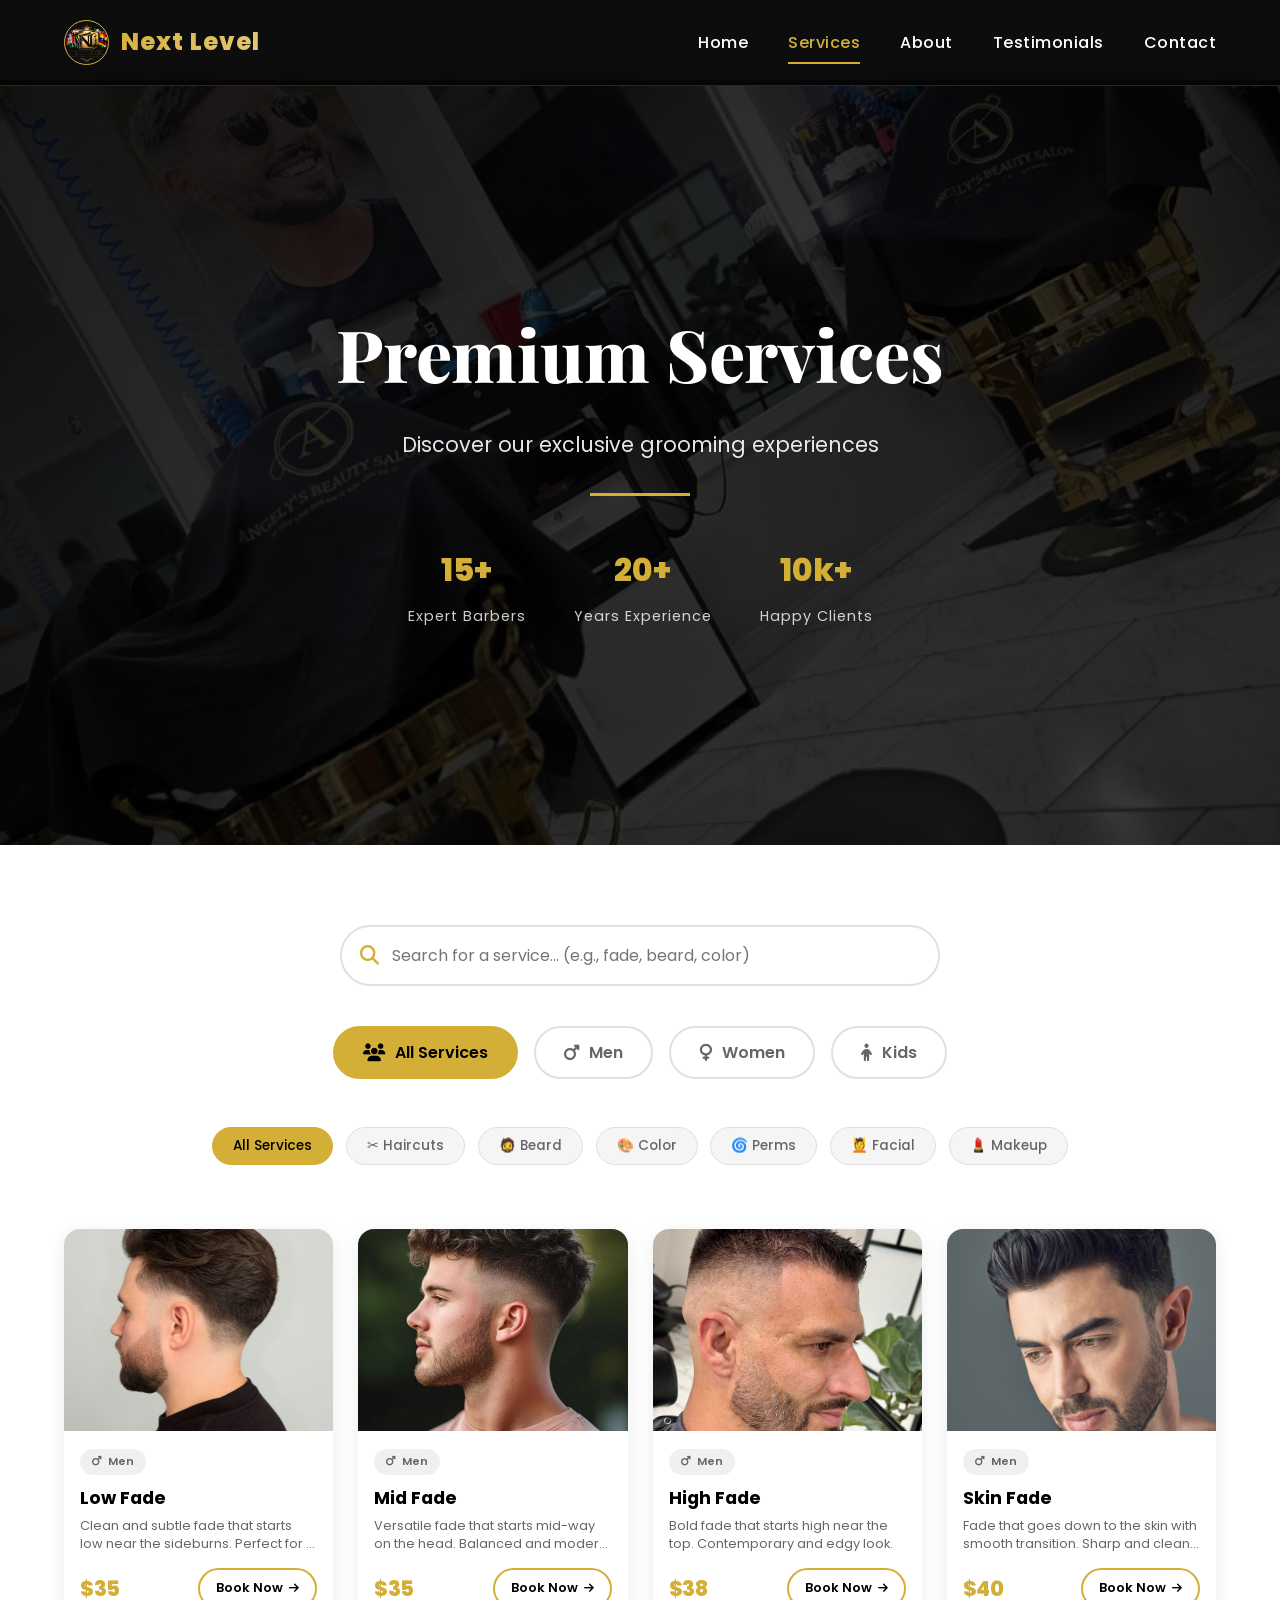
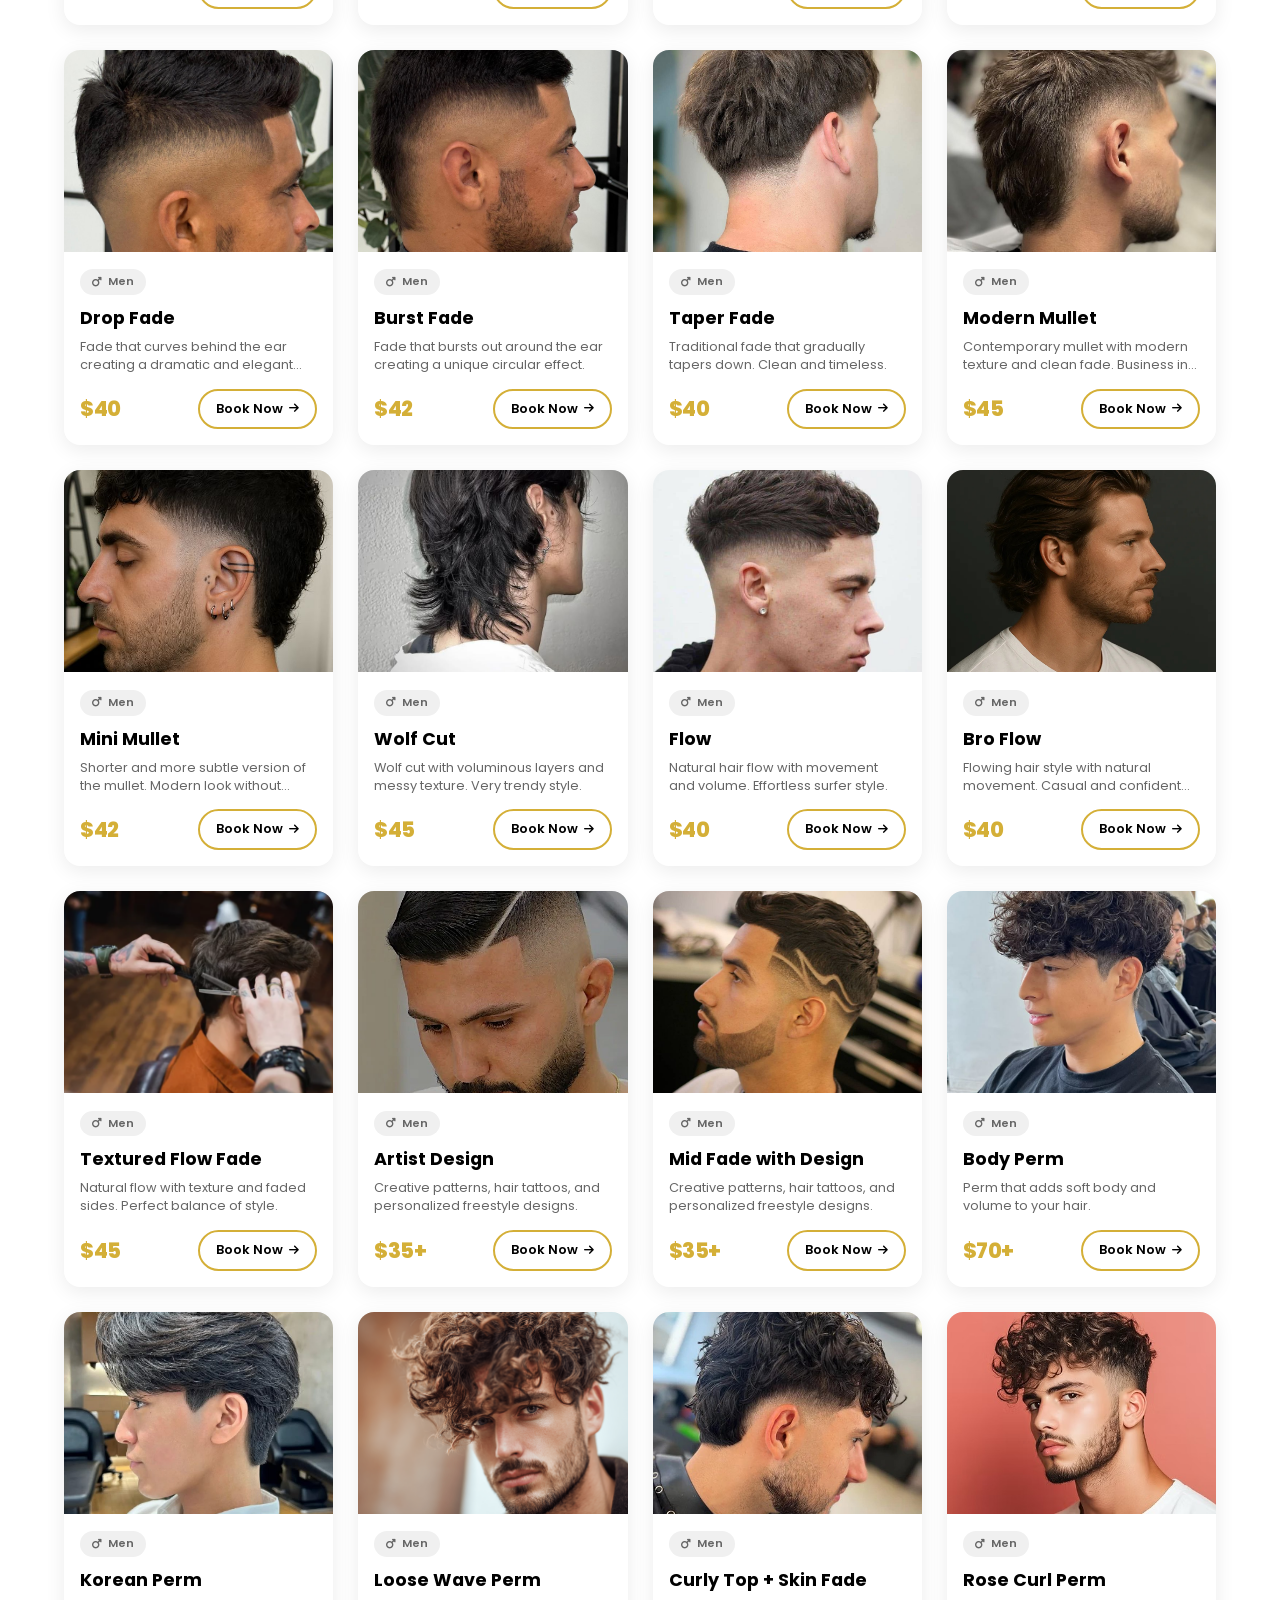
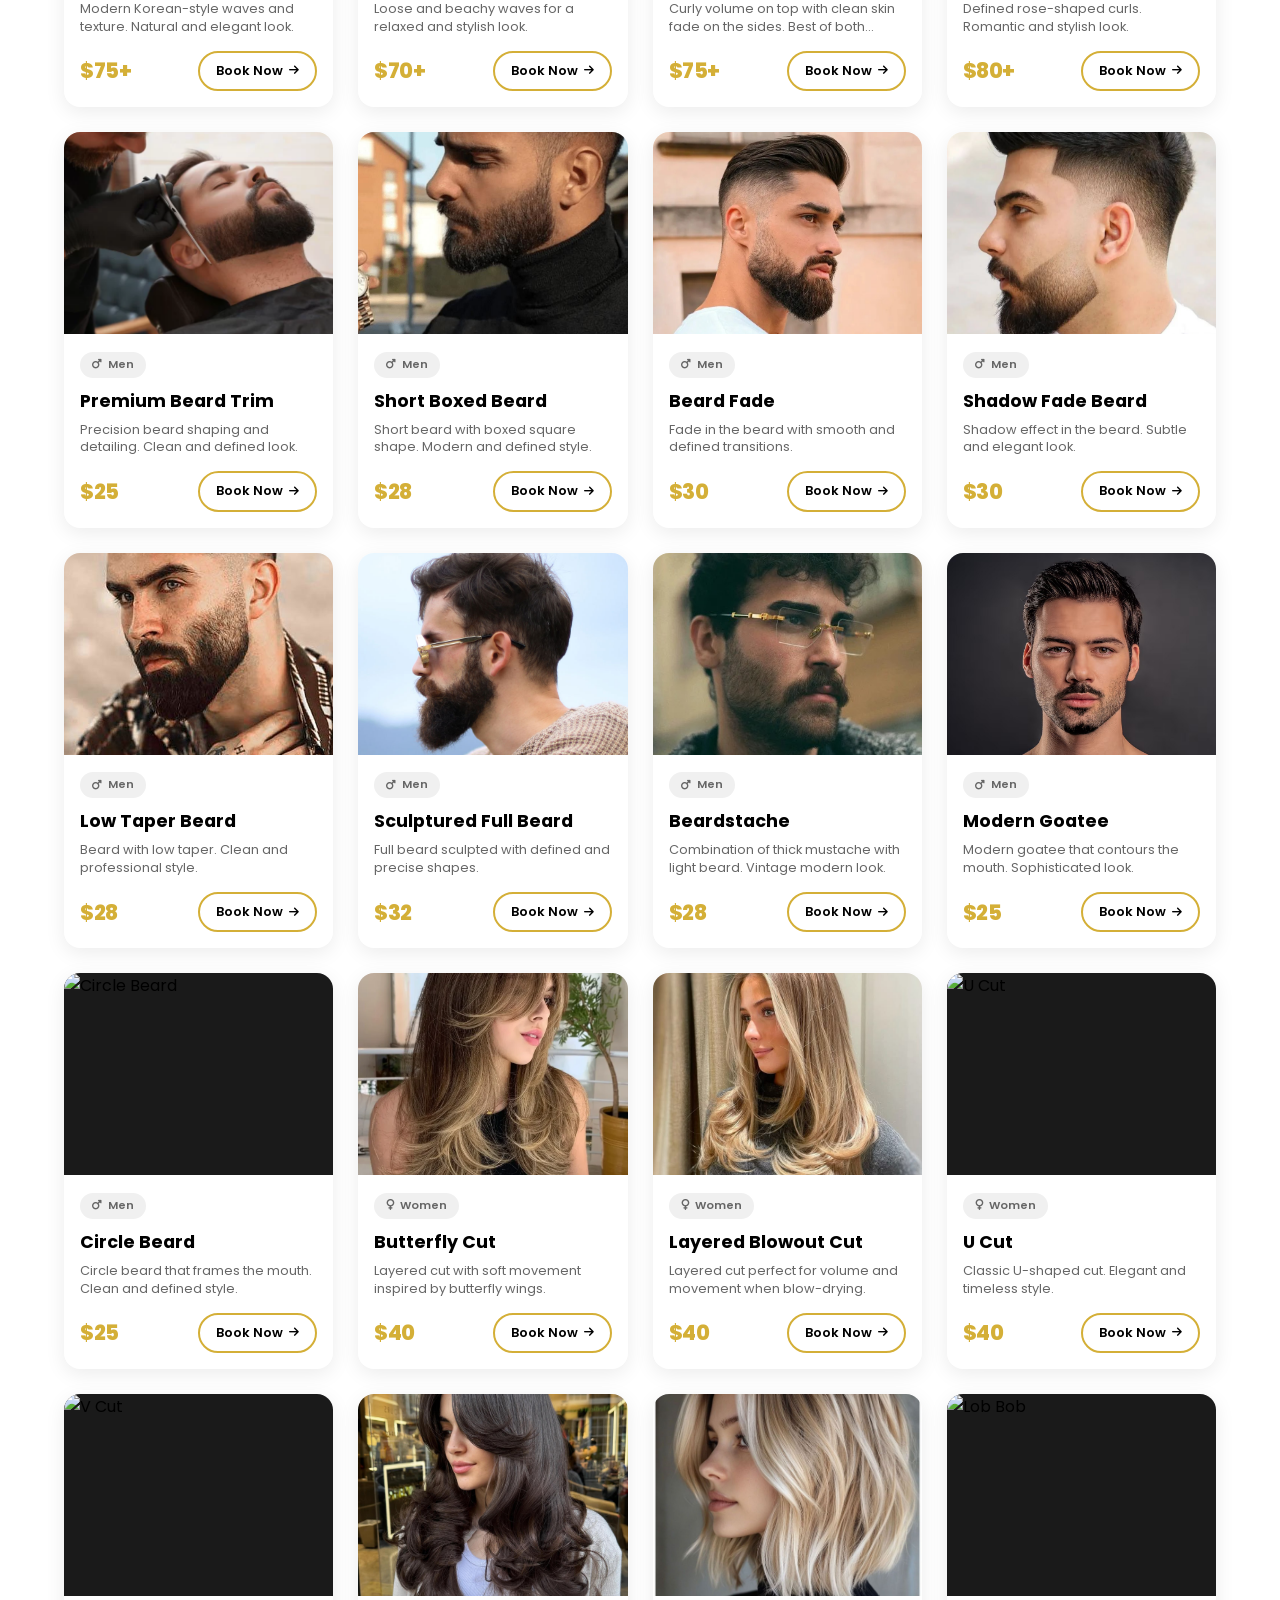
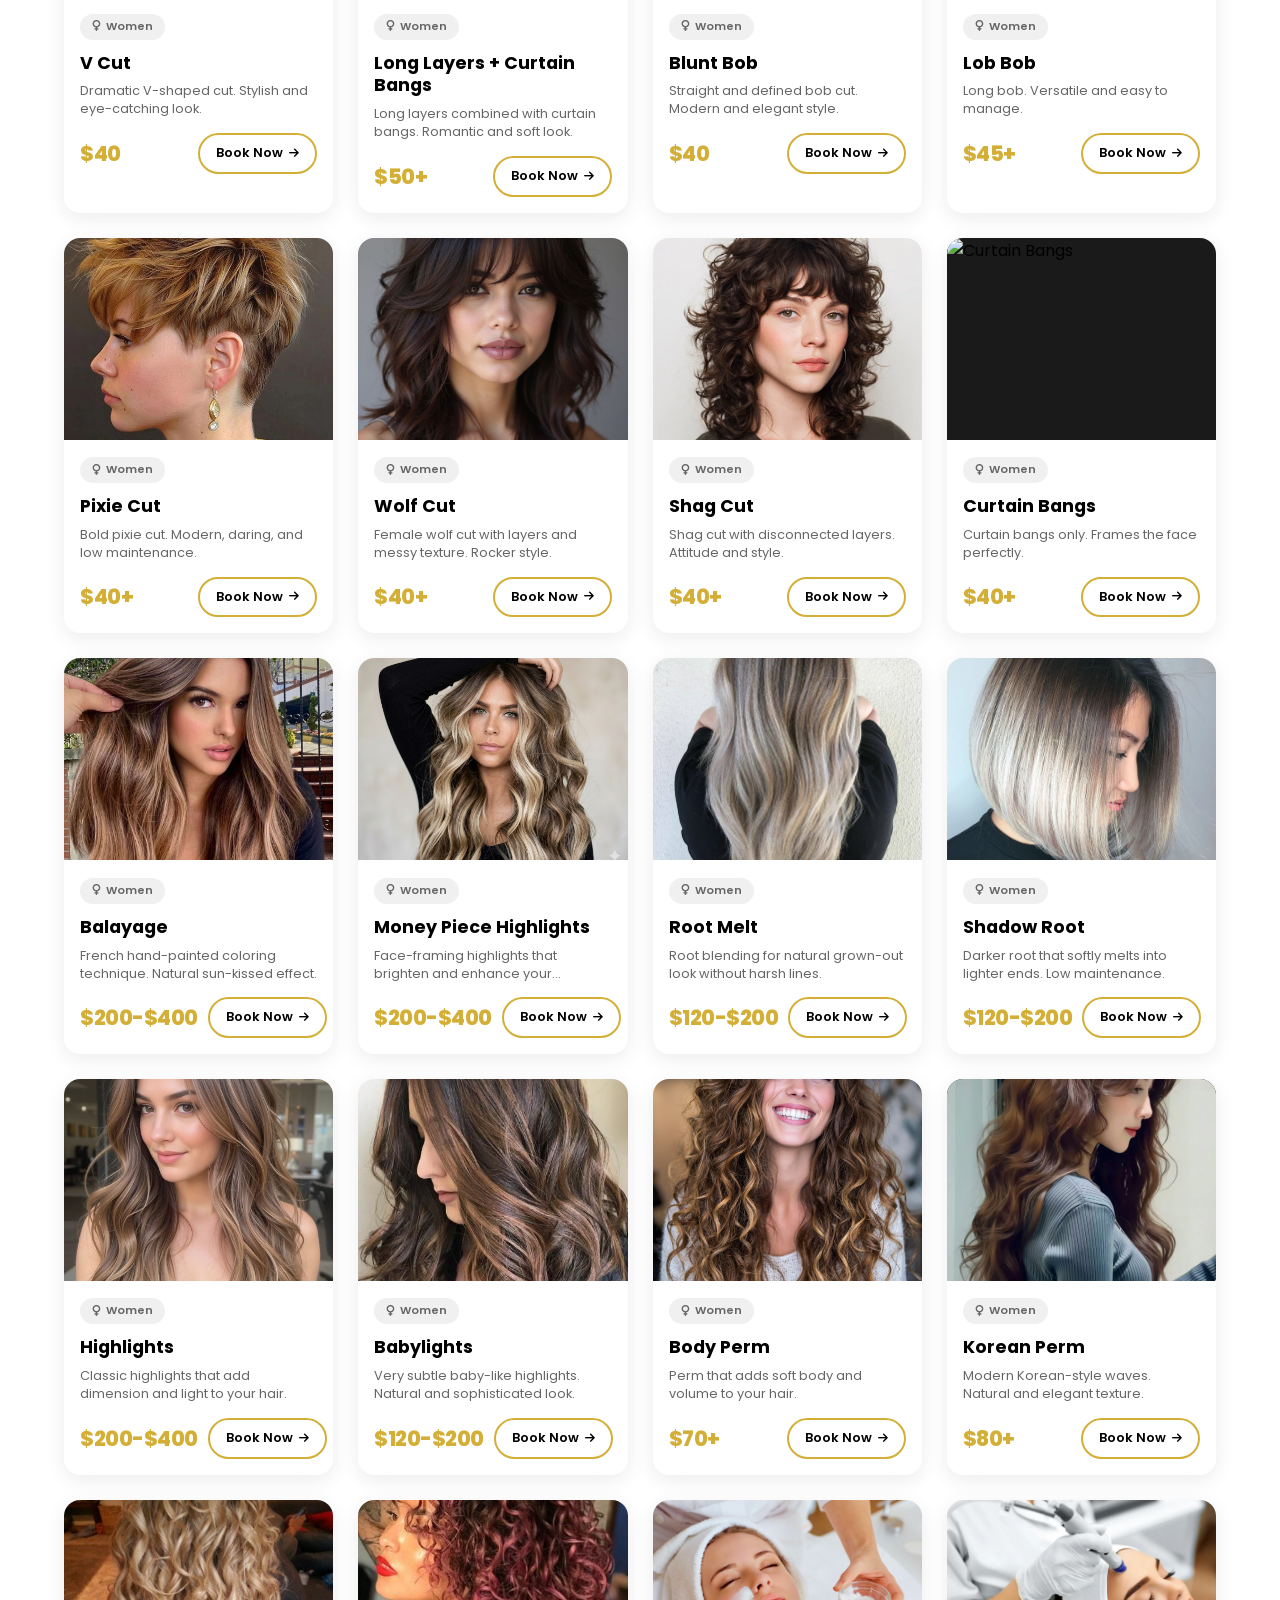
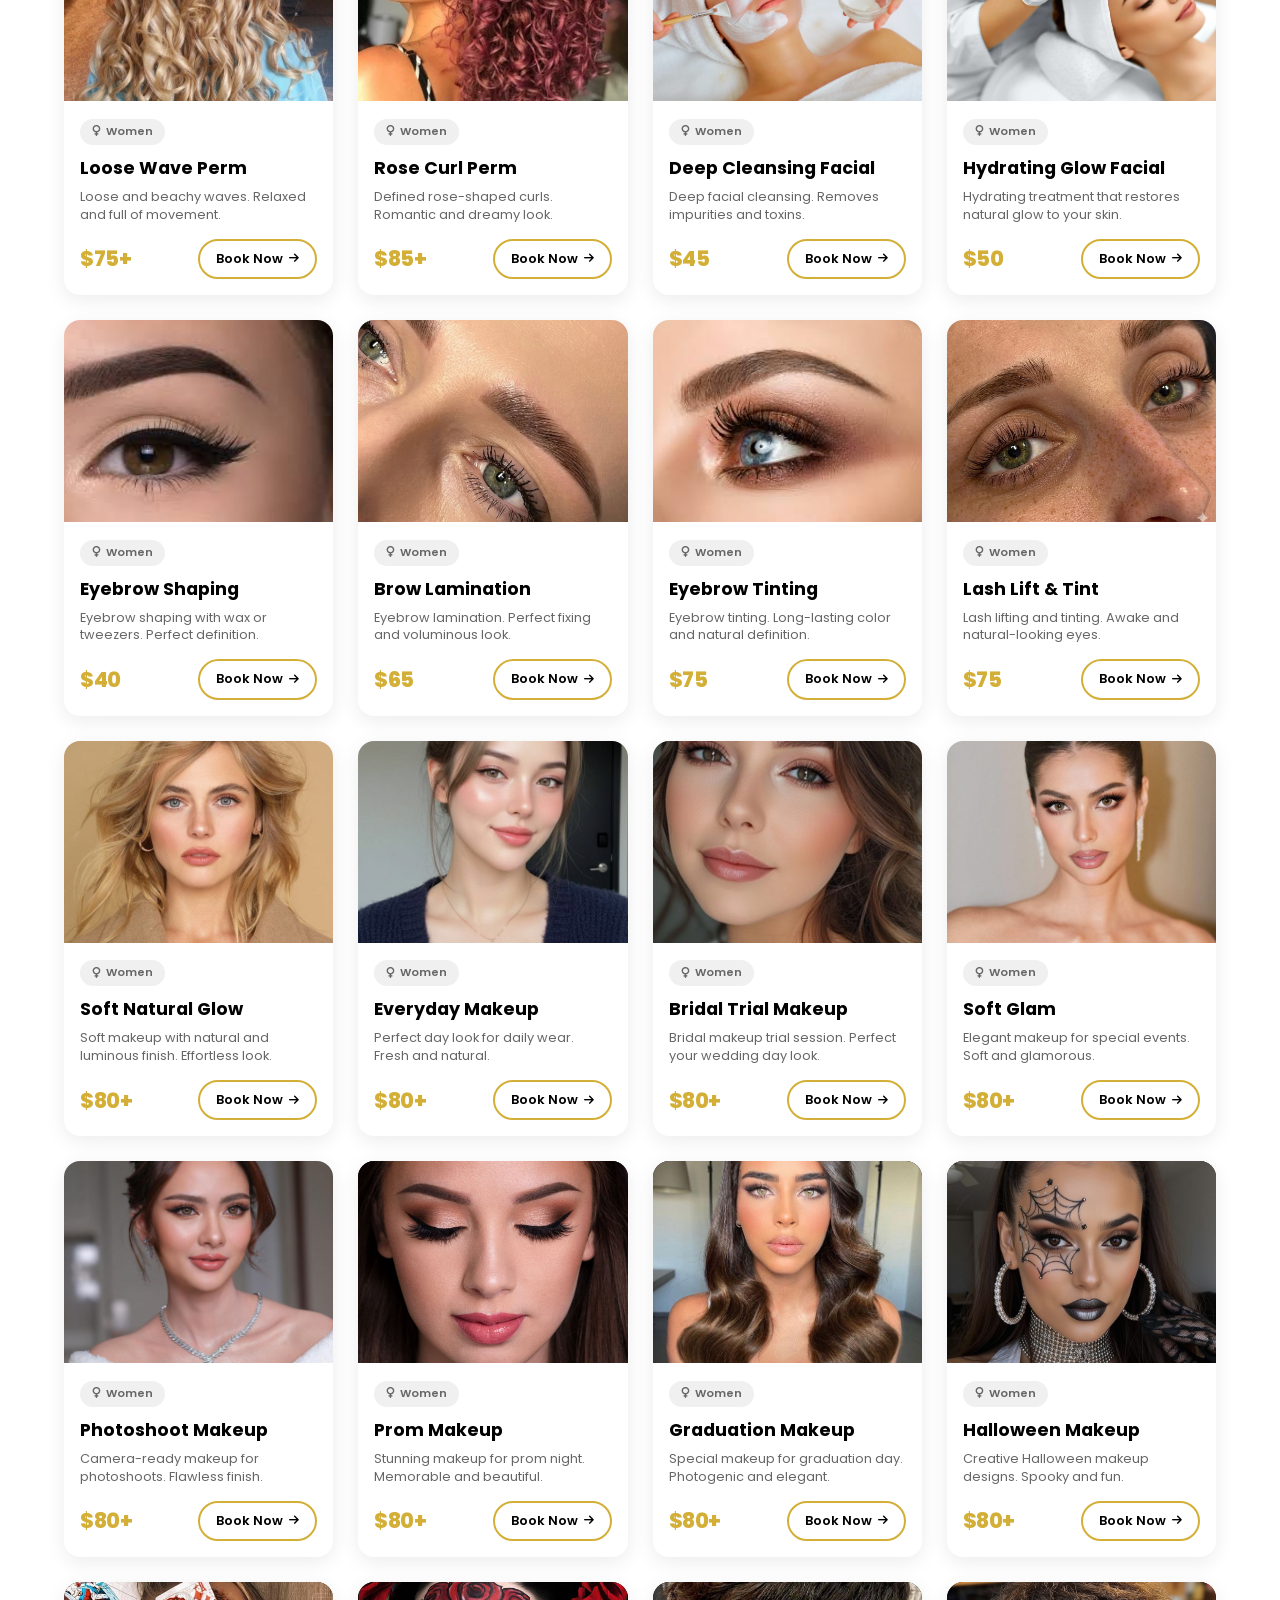
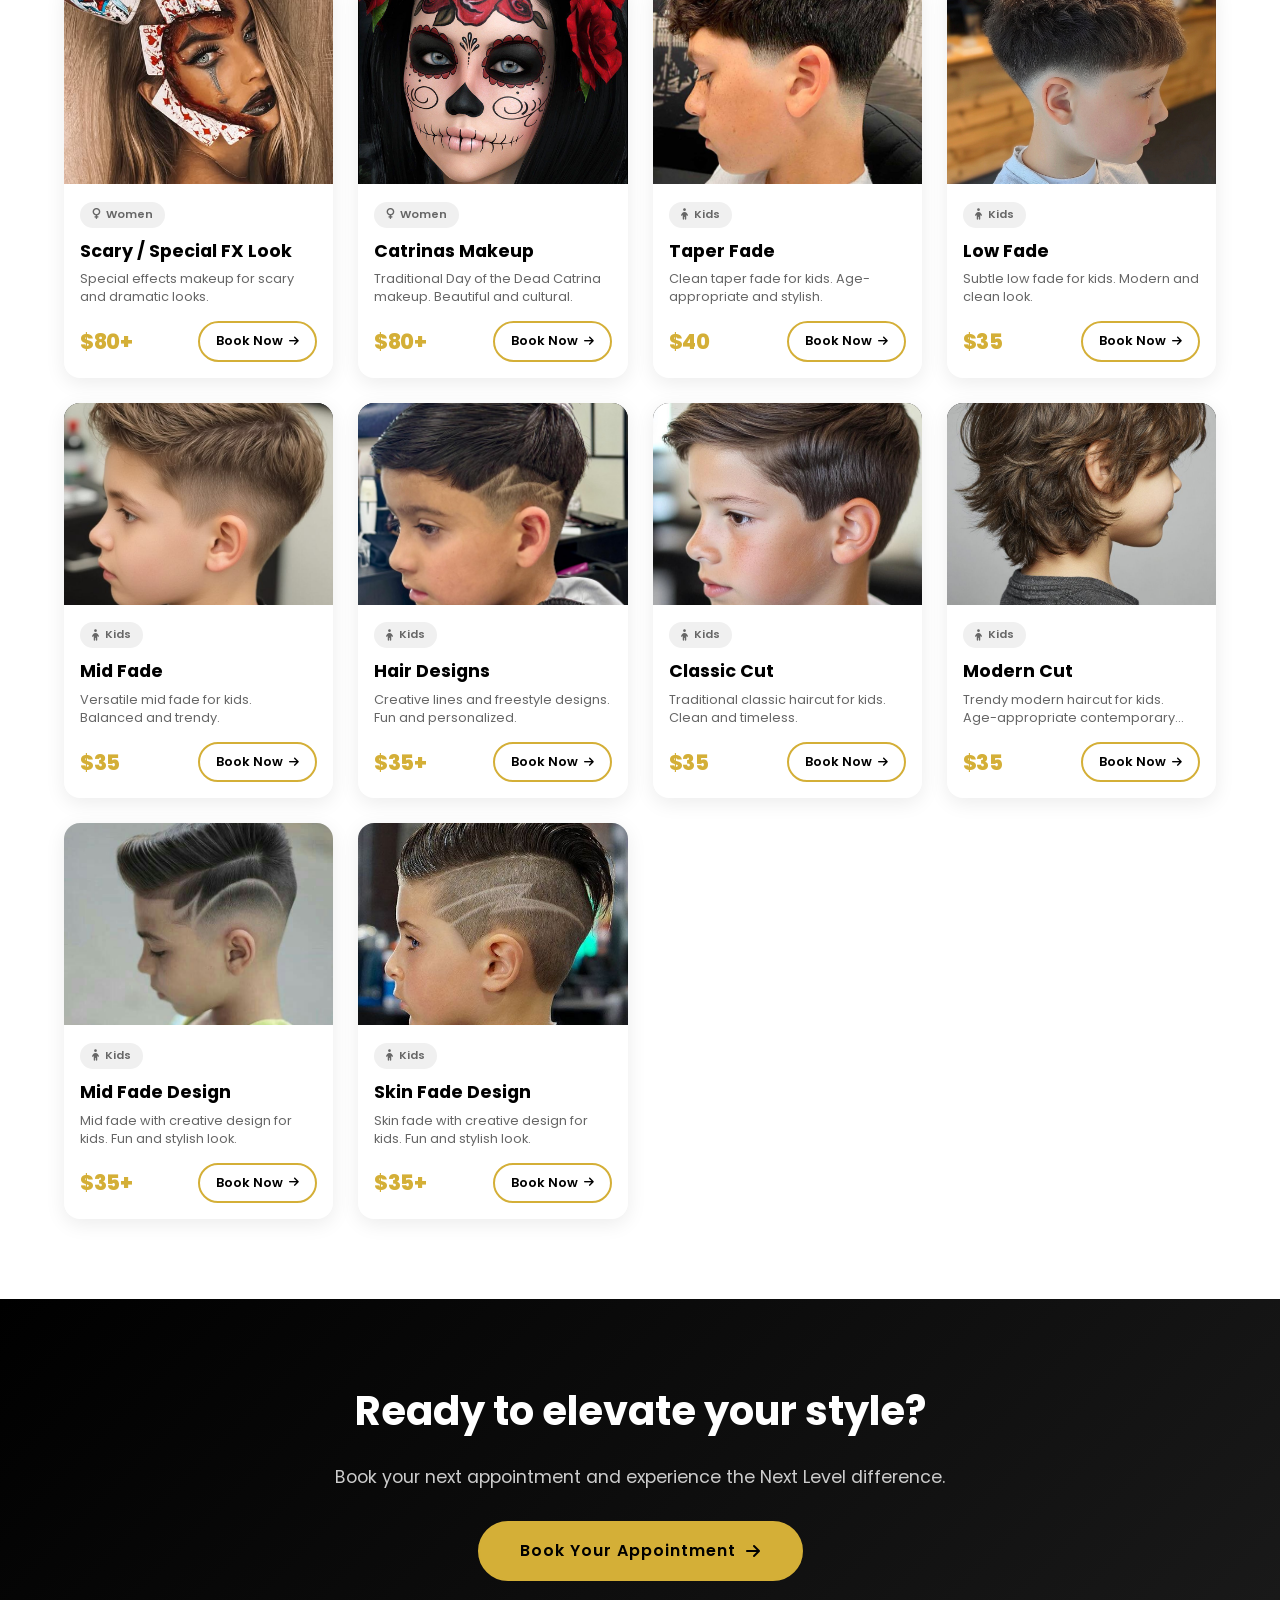
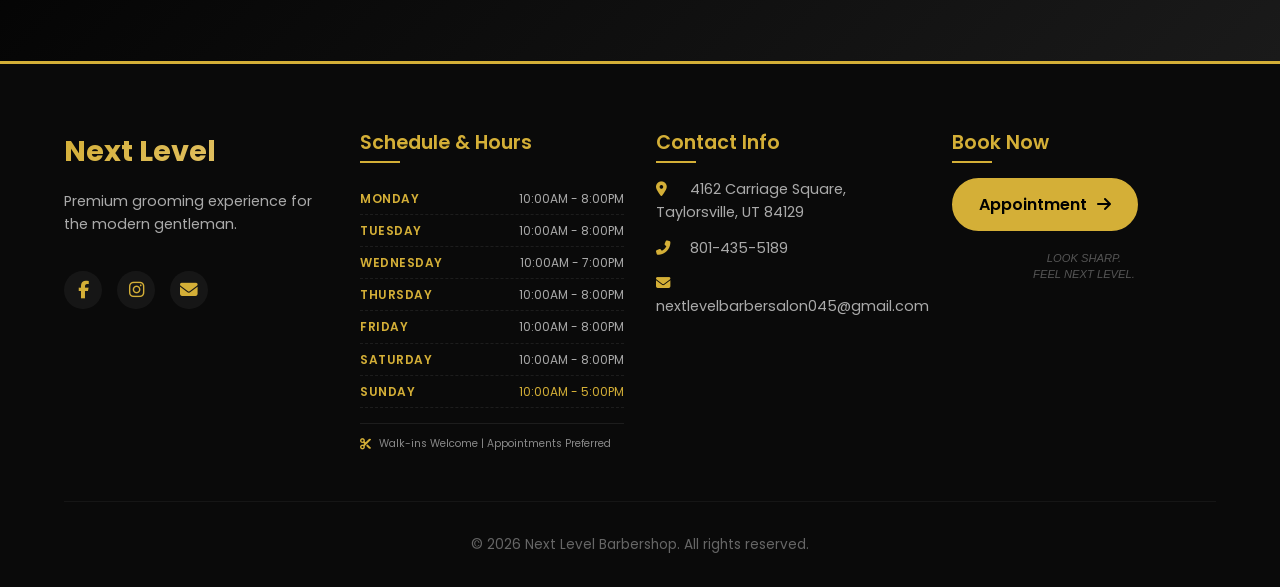
==== commit 552282d0: "4er commit" ====
--- a/services.html
+++ b/services.html
@@ -4,7 +4,18 @@
     <meta charset="UTF-8">
     <meta name="viewport" content="width=device-width, initial-scale=1.0">
     <meta name="description" content="Discover premium grooming services at Next Level Barbershop. Haircuts, beard grooming, coloring, and luxury packages available for men, women, and kids.">
+    <meta name="keywords" content="barbería, barbershop, cortes de cabello, fade, barba, Taylorsville, Utah">
+    <meta name="author" content="Next Level Barbershop">
+    <meta name="geo.region" content="US-UT">
+    <meta name="geo.placename" content="Taylorsville">
+    <meta name="geo.position" content="40.68066;-111.94588">
+    <meta name="ICBM" content="40.68066, -111.94588">
+    <meta name="robots" content="contact, follow">
     <title>Next Level Barbershop - Premium Services</title>
+    <link rel="icon" type="image/png" sizes="32x32" href="img/logo.png">
+    <link rel="icon" type="image/png" sizes="16x16" href="img/logo.png">
+    <link rel="apple-touch-icon" sizes="180x180" href="img/logo.png">
+    <link rel="shortcut icon" type="image/png" href="img/logo.png">
 
     <!-- CSS -->
     <link rel="stylesheet" href="css/styles.css">
@@ -132,47 +143,83 @@
 
     <!-- FOOTER -->
     <footer class="footer">
-        <div class="footer-container">
-            <div class="footer-col">
-                <h3>Next Level</h3>
-                <p>Premium grooming experience for the modern gentleman.</p>
-                <div class="socials">
-                    <a href="https://facebook.com/tucuenta" target="_blank" rel="noopener noreferrer" aria-label="Facebook"><i class="fab fa-facebook-f"></i></a>
-                    <a href="https://instagram.com/tucuenta" target="_blank" rel="noopener noreferrer" aria-label="Instagram"><i class="fab fa-instagram"></i></a>
-                    <a href="mailto:info@nextlevel.com" aria-label="Email"><i class="fas fa-envelope"></i></a>
-                </div>
-            </div>
-
-            <div class="footer-col">
-                <h4>Opening Hours</h4>
-                <ul>
-                    <li>Mon - Fri: <span>9:00 AM - 8:00 PM</span></li>
-                    <li>Saturday: <span>10:00 AM - 6:00 PM</span></li>
-                    <li>Sunday: <span>Closed</span></li>
-                </ul>
-            </div>
-
-            <div class="footer-col">
-                <h4>Contact Info</h4>
-                <ul>
-                    <li><i class="fas fa-map-marker-alt"></i> 4162 Carriage Square, Taylorsville, UT 84120</li>
-                    <li><i class="fas fa-phone-alt"></i> 801-435-5189</li>
-                    <li><i class="fas fa-envelope"></i> info@nextlevel.com</li>
-                </ul>
-            </div>
-
-            <div class="footer-col">
-                <h4>Book Now</h4>
-                <a href="https://www.vagaro.com/angelysbeautyandbarbersalon/book-now" class="btn-footer" target="_blank" rel="noopener noreferrer">
-                    Appointment <i class="fas fa-arrow-right"></i>
-                </a>
-            </div>
-        </div>
-
-        <div class="footer-bottom">
-            <p>&copy; 2026 Next Level Barbershop. All rights reserved.</p>
-        </div>
-    </footer>
+    <div class="footer-container">
+        <!-- Columna 1 - Logo y descripción -->
+        <div class="footer-col">
+            <h3>Next Level</h3>
+            <p>Premium grooming experience for the modern gentleman.</p>
+            <div class="socials">
+                <a href="https://web.facebook.com/profile.php?id=100095076344630&mibextid=wwXIfr&rdid=1HoKhTThtDlv4sR5&share_url=https%3A%2F%2Fweb.facebook.com%2Fshare%2F1EBWk6GXyi%2F%3Fmibextid%3DwwXIfr%26_rdc%3D1%26_rdr#" target="_blank" rel="noopener" title="Facebook"><i class="fab fa-facebook-f"></i></a>
+                <a href="https://www.instagram.com/angelysbeautynbarber?igsh=MThjODI4cjduc2FsaA%3D%3D&utm_source=qr" target="_blank" rel="noopener" title="Instagram"><i class="fab fa-instagram"></i></a>
+                <a href="mailto:nextlevelbarbersalon045@gmail.com" title="Email"><i class="fas fa-envelope"></i></a>
+            </div>
+        </div>
+
+        <!-- Columna 2 - Horario (CORREGIDO) -->
+        <div class="footer-col">
+            <h4>Schedule & Hours</h4>
+            <div class="hours-list">
+                <div class="hour-row">
+                    <span class="day">MONDAY</span>
+                    <span class="time">10:00AM - 8:00PM</span>
+                </div>
+                <div class="hour-row">
+                    <span class="day">TUESDAY</span>
+                    <span class="time">10:00AM - 8:00PM</span>
+                </div>
+                <div class="hour-row">
+                    <span class="day">WEDNESDAY</span>
+                    <span class="time">10:00AM - 7:00PM</span>
+                </div>
+                <div class="hour-row">
+                    <span class="day">THURSDAY</span>
+                    <span class="time">10:00AM - 8:00PM</span>
+                </div>
+                <div class="hour-row">
+                    <span class="day">FRIDAY</span>
+                    <span class="time">10:00AM - 8:00PM</span>
+                </div>
+                <div class="hour-row">
+                    <span class="day">SATURDAY</span>
+                    <span class="time">10:00AM - 8:00PM</span>
+                </div>
+                <div class="hour-row sunday">
+                    <span class="day">SUNDAY</span>
+                    <span class="time">10:00AM - 5:00PM</span>
+                </div>
+            </div>
+            <div class="walkin-badge">
+                <i class="fas fa-cut"></i>
+                <span>Walk-ins Welcome | Appointments Preferred</span>
+            </div>
+        </div>
+
+        <!-- Columna 3 - Contacto -->
+        <div class="footer-col">
+            <h4>Contact Info</h4>
+            <ul>
+                <li><i class="fas fa-map-marker-alt"></i> 4162 Carriage Square, Taylorsville, UT 84129</li>
+                <li><i class="fas fa-phone-alt"></i> 801-435-5189</li>
+                <li><i class="fas fa-envelope"></i> nextlevelbarbersalon045@gmail.com</li>
+            </ul>
+        </div>
+
+        <!-- Columna 4 - Botón -->
+        <div class="footer-col">
+            <h4>Book Now</h4>
+            <a href="https://www.vagaro.com/angelysbeautyandbarbersalon/book-now" class="btn-footer" target="_blank" rel="noopener noreferrer">
+                Appointment <i class="fas fa-arrow-right"></i>
+            </a>
+            <div class="footer-slogan">
+                <p>LOOK SHARP.<br>FEEL NEXT LEVEL.</p>
+            </div>
+        </div>
+    </div>
+
+    <div class="footer-bottom">
+        <p>&copy; 2026 Next Level Barbershop. All rights reserved.</p>
+    </div>
+</footer>
 
     <!-- SCRIPTS -->
     <script src="js/services.js"></script>
--- a/css/styles.css
+++ b/css/styles.css
@@ -532,6 +532,166 @@
     }
 }
 /* ========================================
+   HERO SECTION PREMIUM - H1 IZQUIERDA, BOTÓN DERECHA
+   ======================================== */
+.hero {
+    height: 100vh;
+    width: 100%;
+    background-image: url('../img/hero.png');
+    background-repeat: no-repeat;
+    background-position: center 40%;
+    background-size: cover;
+    position: relative;
+    display: flex;
+    align-items: flex-end;
+    justify-content: space-between;
+}
+
+/* Overlay */
+.hero::before {
+    content: '';
+    position: absolute;
+    inset: 0;
+    background: radial-gradient(
+        circle at center,
+        rgba(0,0,0,0.1),
+        rgba(0,0,0,0.4)
+    );
+    z-index: 1;
+}
+
+/* Contenedor del H1 - IZQUIERDA */
+.hero-content {
+    position: absolute;
+    bottom: 80px;
+    left: 80px;
+    z-index: 2;
+    text-align: left;
+}
+
+/* Título H1 a la izquierda */
+.hero-title {
+    font-size: 4rem;
+    font-weight: 800;
+    font-family: var(--font-secondary);
+    color: var(--white);
+    text-align: left;
+    margin-bottom: 0;
+    line-height: 1.2;
+    text-shadow: 0 2px 15px rgba(0,0,0,0.4);
+    letter-spacing: 2px;
+}
+
+.hero-title span {
+    background: linear-gradient(135deg, var(--gold) 0%, var(--gold-light) 100%);
+    -webkit-background-clip: text;
+    background-clip: text;
+    color: transparent;
+}
+
+/* Contenedor del botón - DERECHA */
+.hero-btn {
+    position: absolute;
+    bottom: 80px;
+    right: 80px;
+    z-index: 2;
+}
+
+/* Botón estilo */
+.hero .btn {
+    padding: 16px 35px;
+    background: linear-gradient(135deg, #d4af37, #f5d76e);
+    color: #000;
+    font-weight: bold;
+    border-radius: 50px;
+    text-decoration: none;
+    position: relative;
+    overflow: hidden;
+    transition: transform 0.35s ease, box-shadow 0.35s ease, background 0.35s ease;
+}
+
+.hero .btn:hover {
+    transform: translateY(-3px) scale(1.05);
+    box-shadow: 0 10px 25px rgba(212, 175, 55, 0.4);
+}
+
+.hero .btn::before {
+    content: '';
+    position: absolute;
+    top: 0;
+    left: -75%;
+    width: 50%;
+    height: 100%;
+    background: linear-gradient(120deg, transparent, rgba(255,255,255,0.6), transparent);
+    transform: skewX(-20deg);
+}
+
+.hero .btn:hover::before {
+    left: 130%;
+    transition: left 0.7s ease;
+}
+
+/* 🔥 TABLETS */
+@media (max-width: 1024px) {
+    .hero-title {
+        font-size: 3rem;
+    }
+    .hero-content {
+        left: 50px;
+        bottom: 60px;
+    }
+    .hero-btn {
+        right: 50px;
+        bottom: 60px;
+    }
+}
+
+/* 📱 MOBILE */
+@media (max-width: 768px) {
+    .hero {
+        background-image: url('../img/hero_cel.png');
+        height: 95vh;
+        background-size: cover;
+        background-position: center center;
+        flex-direction: column;
+        align-items: center;
+        justify-content: flex-end;
+    }
+    
+    .hero-content {
+        position: relative;
+        left: auto;
+        right: auto;
+        bottom: auto;
+        text-align: center;
+        margin-bottom: 30px;
+    }
+    
+    .hero-btn {
+        position: relative;
+        left: auto;
+        right: auto;
+        bottom: auto;
+        margin-bottom: 50px;
+    }
+    
+    .hero-title {
+        font-size: 2.2rem;
+        text-align: center;
+    }
+}
+
+/* 📱 iPhone pequeños */
+@media (max-width: 480px) {
+    .hero-title {
+        font-size: 1.8rem;
+    }
+    .hero .btn {
+        padding: 12px 25px;
+        font-size: 0.9rem;
+    }
+}
+/* ========================================
    GALERÍA PREMIUM (Servicios)
    ======================================== */
 .gallery {
@@ -976,6 +1136,78 @@
     color: #666;
     font-size: 0.85rem;
 }
+/* ========================================
+   FOOTER HOURS - ESTILOS ADICIONALES
+   ======================================== */
+.footer-col .hours-list {
+    margin-top: 5px;
+}
+
+.footer-col .hour-row {
+    display: flex;
+    justify-content: space-between;
+    align-items: center;
+    padding: 6px 0;
+    border-bottom: 1px dashed rgba(255, 255, 255, 0.08);
+}
+
+.footer-col .hour-row .day {
+    color: var(--gold);
+    font-weight: 600;
+    font-size: 0.75rem;
+    letter-spacing: 0.5px;
+}
+
+.footer-col .hour-row .time {
+    color: #aaa;
+    font-size: 0.75rem;
+    font-weight: 400;
+}
+
+.footer-col .hour-row.sunday .day,
+.footer-col .hour-row.sunday .time {
+    color: var(--gold);
+}
+
+.footer-col .walkin-badge {
+    margin-top: 15px;
+    padding-top: 12px;
+    display: flex;
+    align-items: center;
+    gap: 8px;
+    font-size: 0.65rem;
+    color: #888;
+    border-top: 1px solid rgba(255, 255, 255, 0.08);
+}
+
+.footer-col .walkin-badge i {
+    color: var(--gold);
+    font-size: 0.7rem;
+}
+
+.footer-slogan {
+    margin-top: 20px;
+    text-align: center;
+}
+
+.footer-slogan p {
+    font-size: 0.7rem;
+    color: #555;
+    font-style: italic;
+    line-height: 1.4;
+}
+
+/* Responsive footer */
+@media (max-width: 768px) {
+    .footer-col .hour-row {
+        justify-content: center;
+        gap: 15px;
+    }
+    
+    .footer-col .walkin-badge {
+        justify-content: center;
+    }
+}
 
 /* ========================================
    RESPONSIVE FOOTER CORREGIDO
@@ -1202,3 +1434,82 @@
 .gallery-item:nth-child(7) img { animation-delay: 0.35s; }
 .gallery-item:nth-child(8) img { animation-delay: 0.4s; }
 
+/* ========================================
+   PRELOADER MEJORADO
+   ======================================== */
+#preloader {
+    position: fixed;
+    top: 0;
+    left: 0;
+    width: 100%;
+    height: 100%;
+    background: #000000;
+    z-index: 9999;
+    display: flex;
+    align-items: center;
+    justify-content: center;
+    transition: opacity 0.5s ease;
+}
+
+.loader-content {
+    text-align: center;
+    animation: fadeInUp 0.5s ease;
+}
+
+.loader-content img {
+    width: 80px;
+    height: 80px;
+    object-fit: cover;
+    border-radius: 50%;
+    border: 2px solid var(--gold);
+    animation: pulse 1.5s ease infinite;
+}
+
+.spinner {
+    width: 50px;
+    height: 50px;
+    margin: 20px auto 0;
+    border: 3px solid rgba(212, 175, 55, 0.2);
+    border-top: 3px solid var(--gold);
+    border-right: 3px solid var(--gold);
+    border-radius: 50%;
+    animation: spin 0.8s linear infinite;
+}
+
+/* Texto de carga */
+.loader-content h3 {
+    color: var(--gold);
+    margin-top: 20px;
+    font-size: 1rem;
+    letter-spacing: 2px;
+    font-weight: 600;
+}
+
+.loader-content p {
+    color: #888;
+    font-size: 0.8rem;
+    margin-top: 5px;
+}
+
+/* Animaciones */
+@keyframes spin {
+    0% { transform: rotate(0deg); }
+    100% { transform: rotate(360deg); }
+}
+
+@keyframes pulse {
+    0% { transform: scale(1); opacity: 1; }
+    50% { transform: scale(1.05); opacity: 0.8; }
+    100% { transform: scale(1); opacity: 1; }
+}
+
+@keyframes fadeInUp {
+    from {
+        opacity: 0;
+        transform: translateY(20px);
+    }
+    to {
+        opacity: 1;
+        transform: translateY(0);
+    }
+}
--- a/css/services.css
+++ b/css/services.css
@@ -9,7 +9,7 @@
     height: 85vh;
     min-height: 600px;
     width: 100%;
-    background-image: linear-gradient(135deg, rgba(0,0,0,0.85) 0%, rgba(0,0,0,0.7) 100%), url('../img/hero.png');
+    background-image: linear-gradient(135deg, rgba(0,0,0,0.85) 0%, rgba(0,0,0,0.7) 100%), url('../img/hero2.jpeg');
     background-size: cover;
     background-position: center;
     background-attachment: fixed;
@@ -240,60 +240,63 @@
 }
 
 /* ========================================
-   SERVICES GRID
+   SERVICES GRID - 4 COLUMNAS EN DESKTOP
    ======================================== */
 .services-grid {
     display: grid;
-    grid-template-columns: repeat(auto-fill, minmax(350px, 1fr));
-    gap: 30px;
-    max-width: 1400px;
+    grid-template-columns: repeat(4, 1fr);
+    gap: 25px;
+    max-width: 1600px;
     margin: 0 auto;
 }
 
 /* ========================================
-   SERVICE CARD
+   SERVICE CARD - MEJORADO
    ======================================== */
 .service-card {
     background: var(--white);
-    border-radius: 20px;
+    border-radius: 16px;
     overflow: hidden;
-    box-shadow: var(--shadow-sm);
-    transition: var(--transition);
+    box-shadow: 0 5px 20px rgba(0, 0, 0, 0.08);
+    transition: all 0.3s cubic-bezier(0.25, 0.46, 0.45, 0.94);
     cursor: pointer;
-    animation: fadeInUp 0.5s ease forwards;
+    position: relative;
 }
 
 .service-card:hover {
-    transform: translateY(-10px);
-    box-shadow: var(--shadow-lg);
-}
-
+    transform: translateY(-8px);
+    box-shadow: 0 20px 40px rgba(0, 0, 0, 0.15);
+}
+
+/* IMAGEN - MEJORADA */
 .service-card__image {
     position: relative;
     overflow: hidden;
     aspect-ratio: 4 / 3;
+    background: #1a1a1a;
 }
 
 .service-card__img {
     width: 100%;
     height: 100%;
     object-fit: cover;
-    transition: var(--transition);
+    transition: transform 0.5s cubic-bezier(0.25, 0.46, 0.45, 0.94);
 }
 
 .service-card:hover .service-card__img {
-    transform: scale(1.1);
-}
-
+    transform: scale(1.08);
+}
+
+/* OVERLAY MEJORADO */
 .service-card__overlay {
     position: absolute;
     bottom: 0;
     left: 0;
     right: 0;
-    background: linear-gradient(to top, rgba(0,0,0,0.8), transparent);
-    padding: 20px;
+    background: linear-gradient(to top, rgba(0,0,0,0.85) 0%, rgba(0,0,0,0.4) 50%, transparent 100%);
+    padding: 15px;
     transform: translateY(100%);
-    transition: var(--transition);
+    transition: transform 0.3s ease;
     display: flex;
     justify-content: space-between;
     align-items: flex-end;
@@ -305,30 +308,39 @@
 
 .service-card__duration {
     color: var(--gold);
-    font-size: 0.9rem;
+    font-size: 0.8rem;
     font-weight: 600;
-    background: rgba(0,0,0,0.7);
+    background: rgba(0,0,0,0.75);
     padding: 5px 12px;
     border-radius: 20px;
-    display: inline-block;
+    display: inline-flex;
+    align-items: center;
+    gap: 6px;
+    -webkit-backdrop-filter: blur(4px);
+    backdrop-filter: blur(4px);
 }
 
 .service-card__duration i {
-    margin-right: 5px;
+    font-size: 0.75rem;
 }
 
 .service-card__featured {
     color: var(--gold);
-    font-size: 0.8rem;
+    font-size: 0.7rem;
     font-weight: 600;
-    background: rgba(0,0,0,0.7);
+    background: rgba(0,0,0,0.75);
     padding: 5px 12px;
     border-radius: 20px;
-    display: inline-block;
-}
-
+    display: inline-flex;
+    align-items: center;
+    gap: 4px;
+    -webkit-backdrop-filter: blur(4px);
+    backdrop-filter: blur(4px);
+}
+
+/* INFORMACIÓN DE LA TARJETA */
 .service-card__info {
-    padding: 20px;
+    padding: 16px;
 }
 
 .service-card__badge {
@@ -342,6 +354,12 @@
     font-weight: 600;
     color: #666;
     margin-bottom: 12px;
+    transition: all 0.3s ease;
+}
+
+.service-card:hover .service-card__badge {
+    background: var(--gold);
+    color: var(--black);
 }
 
 .service-card__badge i {
@@ -349,54 +367,70 @@
 }
 
 .service-card__title {
-    font-size: 1.3rem;
+    font-size: 1.1rem;
     font-weight: 700;
-    margin-bottom: 10px;
+    margin-bottom: 8px;
     color: var(--black);
+    line-height: 1.3;
+    display: -webkit-box;
+    -webkit-line-clamp: 2;
+    line-clamp: 2;
+    -webkit-box-orient: vertical;
+    overflow: hidden;
 }
 
 .service-card__description {
     color: #666;
-    font-size: 0.9rem;
-    line-height: 1.5;
+    font-size: 0.8rem;
+    line-height: 1.4;
     margin-bottom: 15px;
+    display: -webkit-box;
+    -webkit-line-clamp: 2;
+    line-clamp: 2;
+    -webkit-box-orient: vertical;
+    overflow: hidden;
 }
 
 .service-card__meta {
     display: flex;
     justify-content: space-between;
     align-items: center;
+    gap: 10px;
 }
 
 .service-card__price {
-    font-size: 1.5rem;
+    font-size: 1.3rem;
     font-weight: 800;
     color: var(--gold);
+    letter-spacing: -0.5px;
 }
 
 .service-card__btn {
-    padding: 8px 20px;
+    padding: 8px 16px;
     background: transparent;
     border: 2px solid var(--gold);
     border-radius: 50px;
     color: var(--black);
     text-decoration: none;
     font-weight: 600;
-    transition: var(--transition);
+    font-size: 0.8rem;
+    transition: all 0.3s ease;
     display: inline-flex;
     align-items: center;
-    gap: 8px;
+    gap: 6px;
+    white-space: nowrap;
 }
 
 .service-card__btn:hover {
     background: var(--gold);
     color: var(--black);
-    transform: translateX(5px);
+    transform: translateX(3px);
+    gap: 8px;
 }
 
 .service-card__btn i {
-    font-size: 0.8rem;
-    transition: var(--transition);
+    font-size: 0.7rem;
+    transition: transform 0.3s ease;
 }
 
 .service-card__btn:hover i {
@@ -537,96 +571,200 @@
 }
 
 /* ========================================
-   RESPONSIVE DESIGN
-   ======================================== */
-@media (max-width: 1024px) {
+   RESPONSIVE DESIGN - MEJORADO
+   ======================================== */
+
+/* Desktop Grande (1400px - 4 columnas) */
+@media (min-width: 1400px) {
     .services-grid {
-        grid-template-columns: repeat(auto-fill, minmax(300px, 1fr));
+        grid-template-columns: repeat(4, 1fr);
+        gap: 30px;
+    }
+    
+    .service-card__title {
+        font-size: 1.2rem;
+    }
+    
+    .service-card__price {
+        font-size: 1.4rem;
+    }
+}
+
+/* Desktop Mediano (1200px - 4 columnas) */
+@media (min-width: 1200px) and (max-width: 1399px) {
+    .services-grid {
+        grid-template-columns: repeat(4, 1fr);
         gap: 25px;
     }
 }
 
-@media (max-width: 768px) {
+/* Desktop Pequeño / Laptop (992px - 3 columnas) */
+@media (min-width: 992px) and (max-width: 1199px) {
+    .services-grid {
+        grid-template-columns: repeat(3, 1fr);
+        gap: 25px;
+    }
+}
+
+/* Tablet (768px - 2 columnas) */
+@media (min-width: 768px) and (max-width: 991px) {
+    .services-grid {
+        grid-template-columns: repeat(2, 1fr);
+        gap: 20px;
+    }
+    
+    .services-hero {
+        height: 60vh;
+        min-height: 450px;
+        background-attachment: scroll;
+    }
+    
+    .services-hero__title {
+        font-size: 3rem;
+    }
+    
+    .services-hero__subtitle {
+        font-size: 1.1rem;
+    }
+    
+    .services-hero__stats {
+        gap: 2rem;
+    }
+    
+    .stat__number {
+        font-size: 1.8rem;
+    }
+    
+    .primary-filter {
+        padding: 10px 24px;
+        font-size: 0.9rem;
+    }
+    
+    .service-card__title {
+        font-size: 1rem;
+    }
+    
+    .service-card__price {
+        font-size: 1.2rem;
+    }
+}
+
+/* Móvil Grande (576px - 2 columnas) */
+@media (min-width: 576px) and (max-width: 767px) {
+    .services-grid {
+        grid-template-columns: repeat(2, 1fr);
+        gap: 15px;
+    }
+    
+    .services-hero {
+        height: 50vh;
+        min-height: 400px;
+        margin-top: 70px;
+    }
+    
+    .services-hero__title {
+        font-size: 2.2rem;
+    }
+    
+    .services-hero__subtitle {
+        font-size: 0.9rem;
+    }
+    
+    .services-hero__stats {
+        gap: 1rem;
+    }
+    
+    .stat__number {
+        font-size: 1.3rem;
+    }
+    
+    .stat__label {
+        font-size: 0.7rem;
+    }
+    
+    .primary-filter {
+        padding: 8px 18px;
+        font-size: 0.85rem;
+    }
+    
+    .primary-filter span {
+        display: inline;
+    }
+    
+    .secondary-filter {
+        padding: 6px 14px;
+        font-size: 0.75rem;
+    }
+    
+    .service-card__info {
+        padding: 12px;
+    }
+    
+    .service-card__title {
+        font-size: 0.95rem;
+    }
+    
+    .service-card__description {
+        font-size: 0.7rem;
+        -webkit-line-clamp: 2;
+        line-clamp: 2;
+    }
+    
+    .service-card__price {
+        font-size: 1rem;
+    }
+    
+    .service-card__btn {
+        padding: 6px 12px;
+        font-size: 0.7rem;
+    }
+    
+    .service-card__badge {
+        font-size: 0.6rem;
+        padding: 3px 8px;
+        margin-bottom: 8px;
+    }
+}
+
+/* Móvil Pequeño (hasta 575px - 1 columna) */
+@media (max-width: 575px) {
+    .services-grid {
+        grid-template-columns: 1fr;
+        gap: 20px;
+    }
+    
     .services-hero {
         height: 70vh;
         min-height: 500px;
         background-attachment: scroll;
-        margin-top: 70px;
+        margin-top: 65px;
     }
     
     .services-hero__title {
-        font-size: 2.5rem;
+        font-size: 1.8rem;
     }
     
     .services-hero__subtitle {
-        font-size: 1rem;
-    }
-    
-    .services-hero__stats {
-        gap: 1.5rem;
-    }
-    
-    .stat__number {
-        font-size: 1.5rem;
-    }
-    
-    .stat__label {
-        font-size: 0.8rem;
-    }
-    
-    .primary-filter {
-        padding: 8px 20px;
-        font-size: 0.9rem;
-    }
-    
-    .primary-filter i {
-        font-size: 1rem;
-    }
-    
-    .secondary-filter {
-        padding: 6px 15px;
-        font-size: 0.75rem;
-    }
-    
-    .services-grid {
-        grid-template-columns: 1fr;
-        gap: 20px;
-    }
-    
-    .service-card__title {
-        font-size: 1.1rem;
-    }
-    
-    .service-card__price {
-        font-size: 1.2rem;
-    }
-    
-    .cta-section h2 {
-        font-size: 1.8rem;
-    }
-    
-    .services-search {
-        padding: 60px 5%;
-    }
-}
-
-@media (max-width: 480px) {
-    .services-hero {
-        height: 60vh;
-        min-height: 450px;
-    }
-    
-    .services-hero__title {
-        font-size: 2rem;
-    }
-    
-    .services-hero__subtitle {
-        font-size: 0.9rem;
+        font-size: 0.85rem;
+    }
+    
+    .services-hero__divider {
+        width: 60px;
+        margin: 1.5rem auto;
     }
     
     .services-hero__stats {
         flex-direction: column;
-        gap: 1rem;
+        gap: 0.8rem;
+        margin-top: 1.5rem;
+    }
+    
+    .stat__number {
+        font-size: 1.2rem;
+    }
+    
+    .stat__label {
+        font-size: 0.7rem;
     }
     
     .primary-filters {
@@ -634,42 +772,64 @@
     }
     
     .primary-filter {
-        padding: 6px 15px;
+        padding: 8px 16px;
         font-size: 0.8rem;
     }
     
     .primary-filter span {
-        display: none;
+        display: inline;
+        font-size: 0.75rem;
     }
     
     .primary-filter i {
-        margin: 0;
-        font-size: 1.2rem;
+        font-size: 0.9rem;
     }
     
     .secondary-filters {
         gap: 0.5rem;
+        margin-bottom: 2rem;
     }
     
     .secondary-filter {
-        padding: 5px 12px;
+        padding: 6px 12px;
         font-size: 0.7rem;
     }
     
     .search-box__input {
-        padding: 12px 40px 12px 40px;
-        font-size: 0.9rem;
+        padding: 12px 40px 12px 45px;
+        font-size: 0.85rem;
+    }
+    
+    .search-box__icon {
+        font-size: 1rem;
+        left: 15px;
+    }
+    
+    .service-card__info {
+        padding: 15px;
+    }
+    
+    .service-card__title {
+        font-size: 1rem;
+    }
+    
+    .service-card__description {
+        font-size: 0.75rem;
+        -webkit-line-clamp: 2;
+        line-clamp: 2;
+    }
+    
+    .service-card__price {
+        font-size: 1.1rem;
+    }
+    
+    .service-card__btn {
+        padding: 6px 14px;
+        font-size: 0.75rem;
     }
     
     .service-card__meta {
-        flex-direction: column;
-        gap: 12px;
-        align-items: stretch;
-    }
-    
-    .service-card__btn {
-        text-align: center;
-        justify-content: center;
+        flex-wrap: wrap;
     }
     
     .cta-section h2 {
@@ -681,8 +841,12 @@
     }
     
     .btn--primary {
-        padding: 12px 30px;
-        font-size: 0.9rem;
+        padding: 12px 25px;
+        font-size: 0.85rem;
+    }
+    
+    .services-search {
+        padding: 50px 4%;
     }
 }
 
@@ -731,4 +895,25 @@
 @keyframes spin {
     from { transform: rotate(0deg); }
     to { transform: rotate(360deg); }
-}+}
+
+/* ========================================
+   EFECTO DE CARGA PARA LAS TARJETAS
+   ======================================== */
+.service-card {
+    opacity: 0;
+    animation: fadeInUp 0.5s ease forwards;
+}
+
+.service-card:nth-child(1) { animation-delay: 0.05s; }
+.service-card:nth-child(2) { animation-delay: 0.1s; }
+.service-card:nth-child(3) { animation-delay: 0.15s; }
+.service-card:nth-child(4) { animation-delay: 0.2s; }
+.service-card:nth-child(5) { animation-delay: 0.25s; }
+.service-card:nth-child(6) { animation-delay: 0.3s; }
+.service-card:nth-child(7) { animation-delay: 0.35s; }
+.service-card:nth-child(8) { animation-delay: 0.4s; }
+.service-card:nth-child(9) { animation-delay: 0.45s; }
+.service-card:nth-child(10) { animation-delay: 0.5s; }
+.service-card:nth-child(11) { animation-delay: 0.55s; }
+.service-card:nth-child(12) { animation-delay: 0.6s; }
